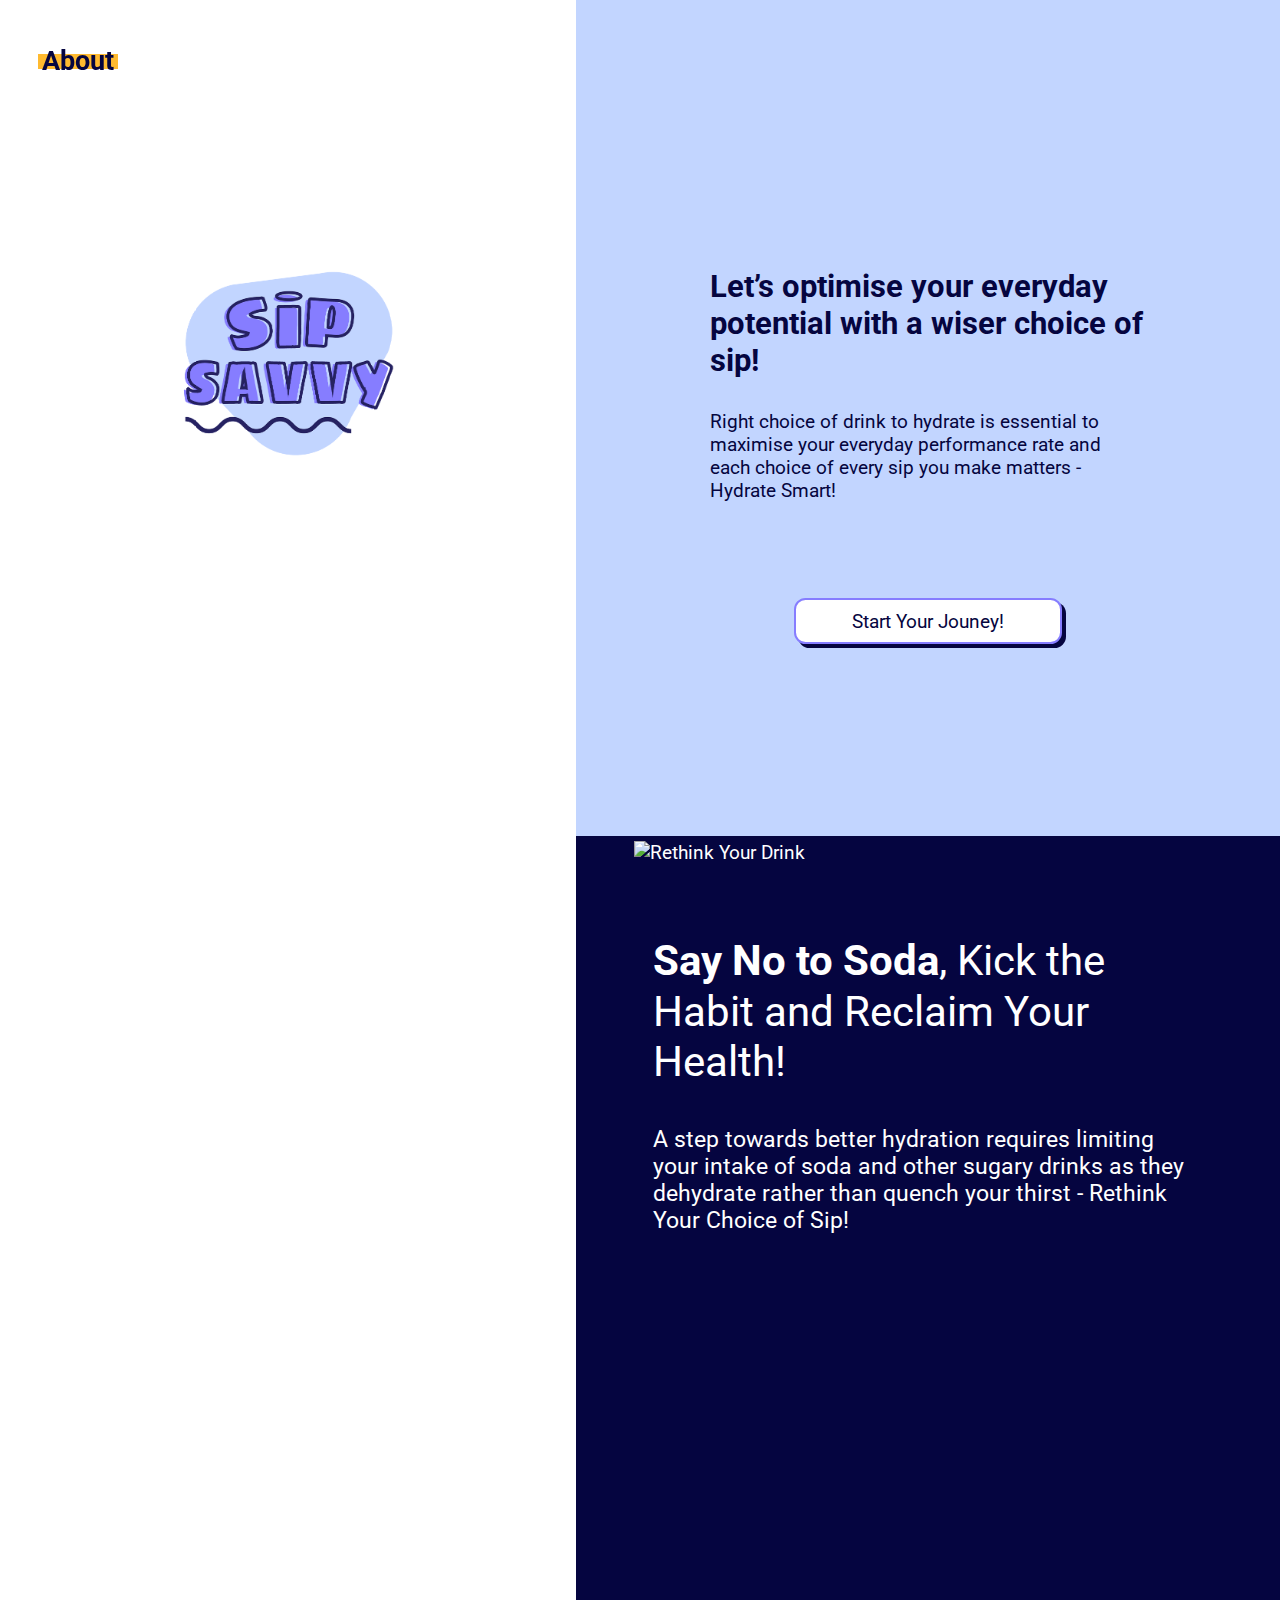
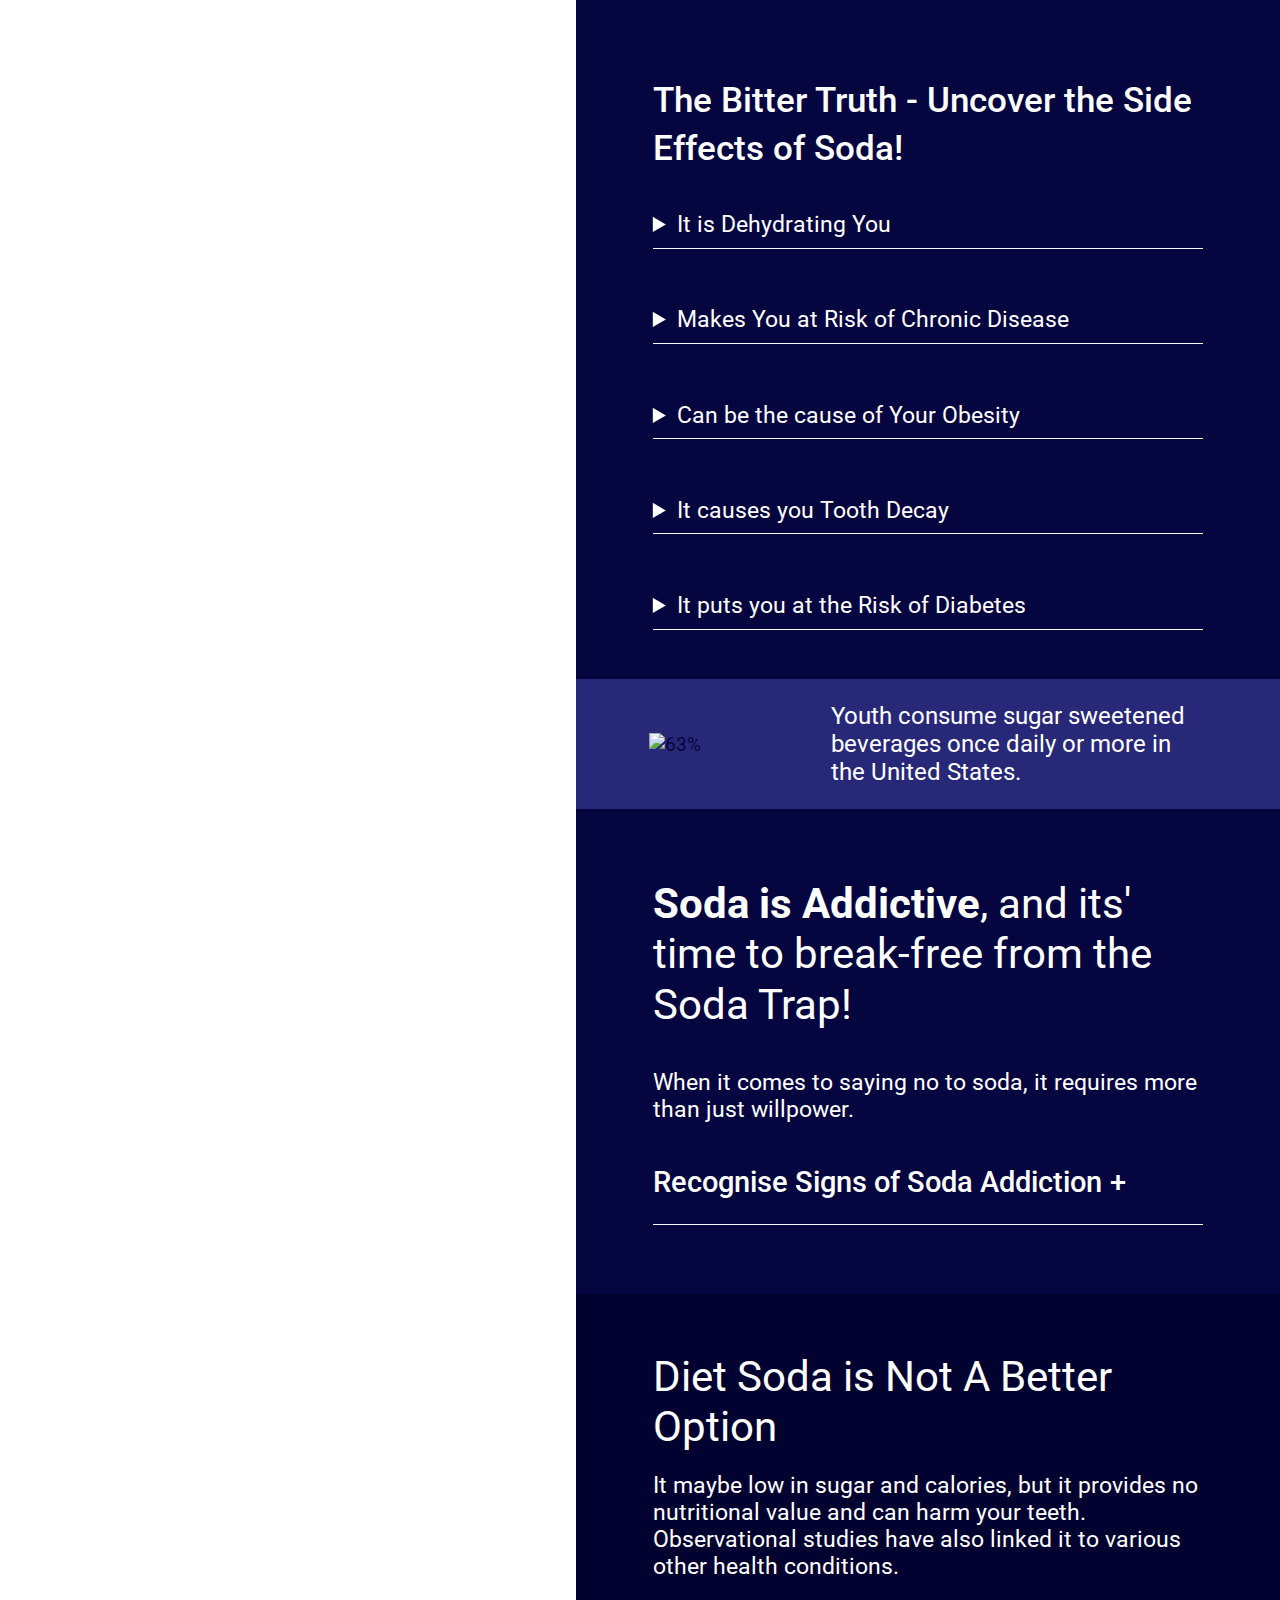
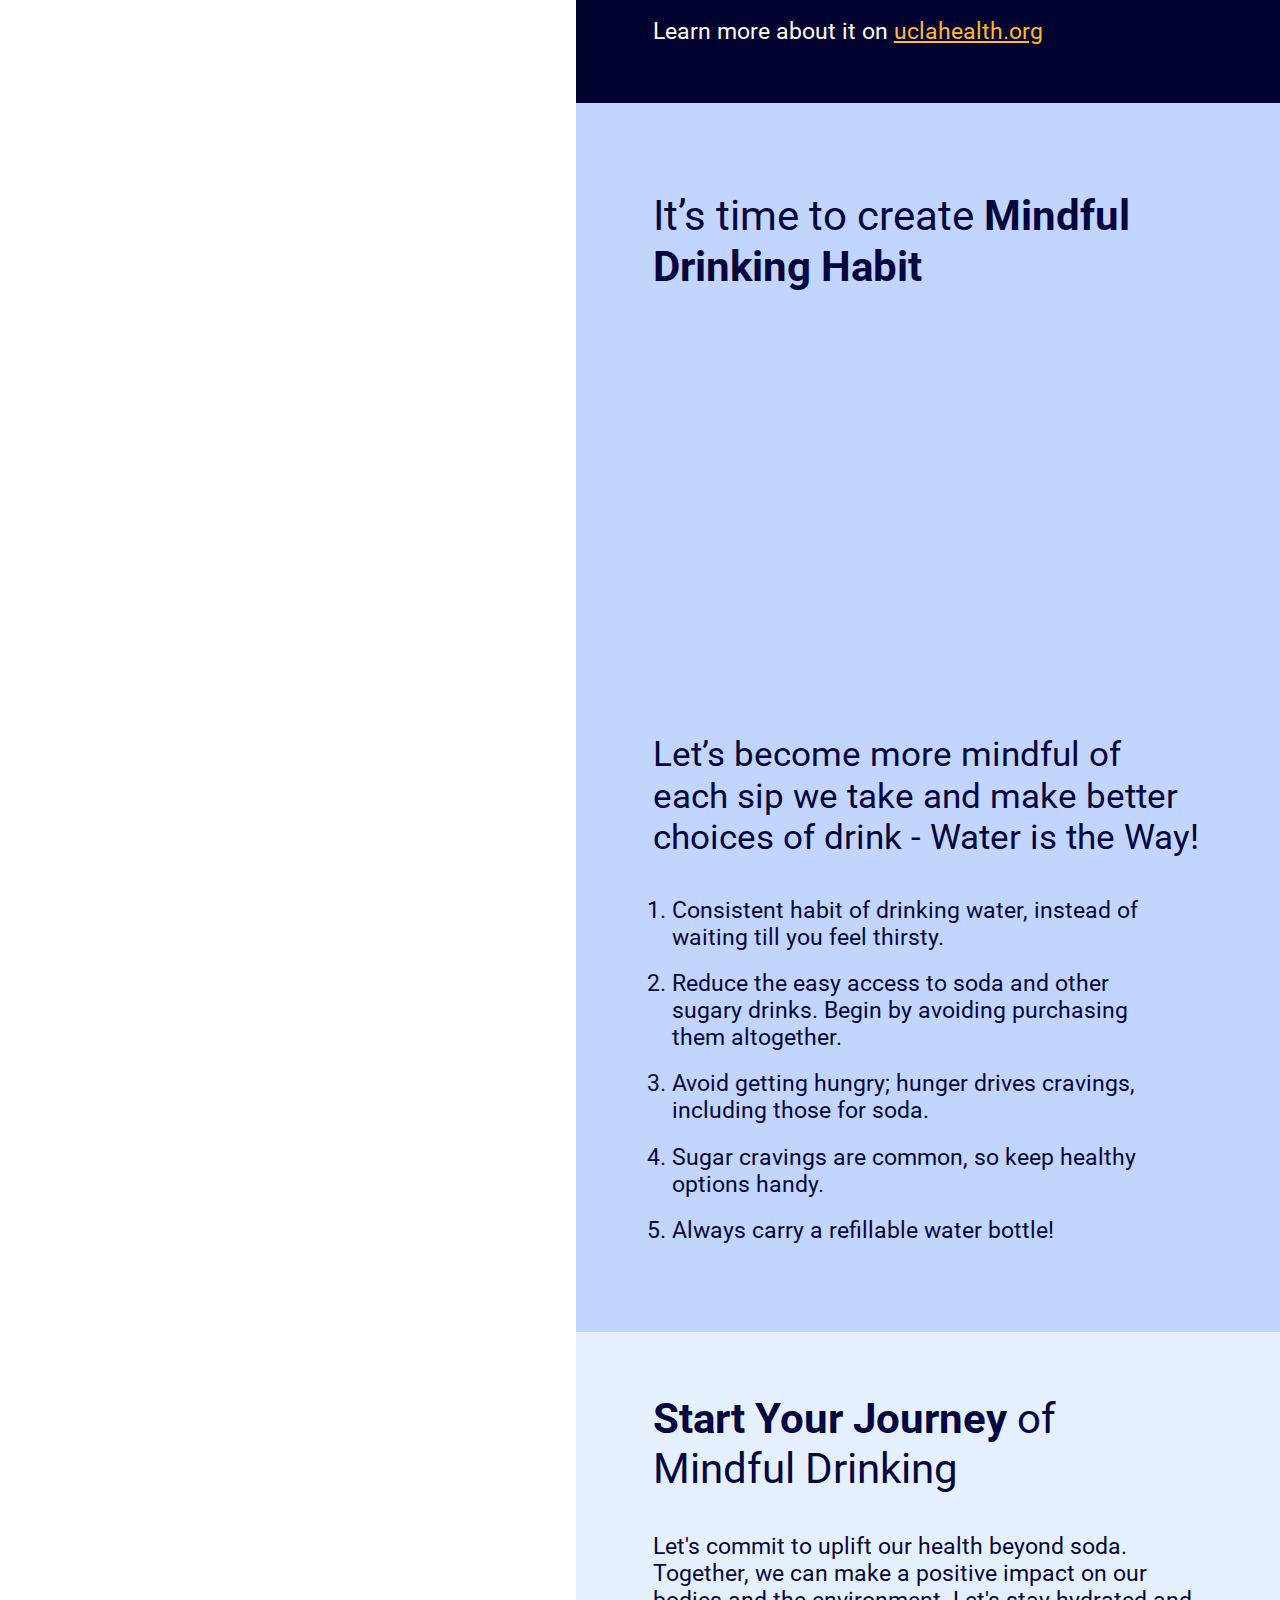
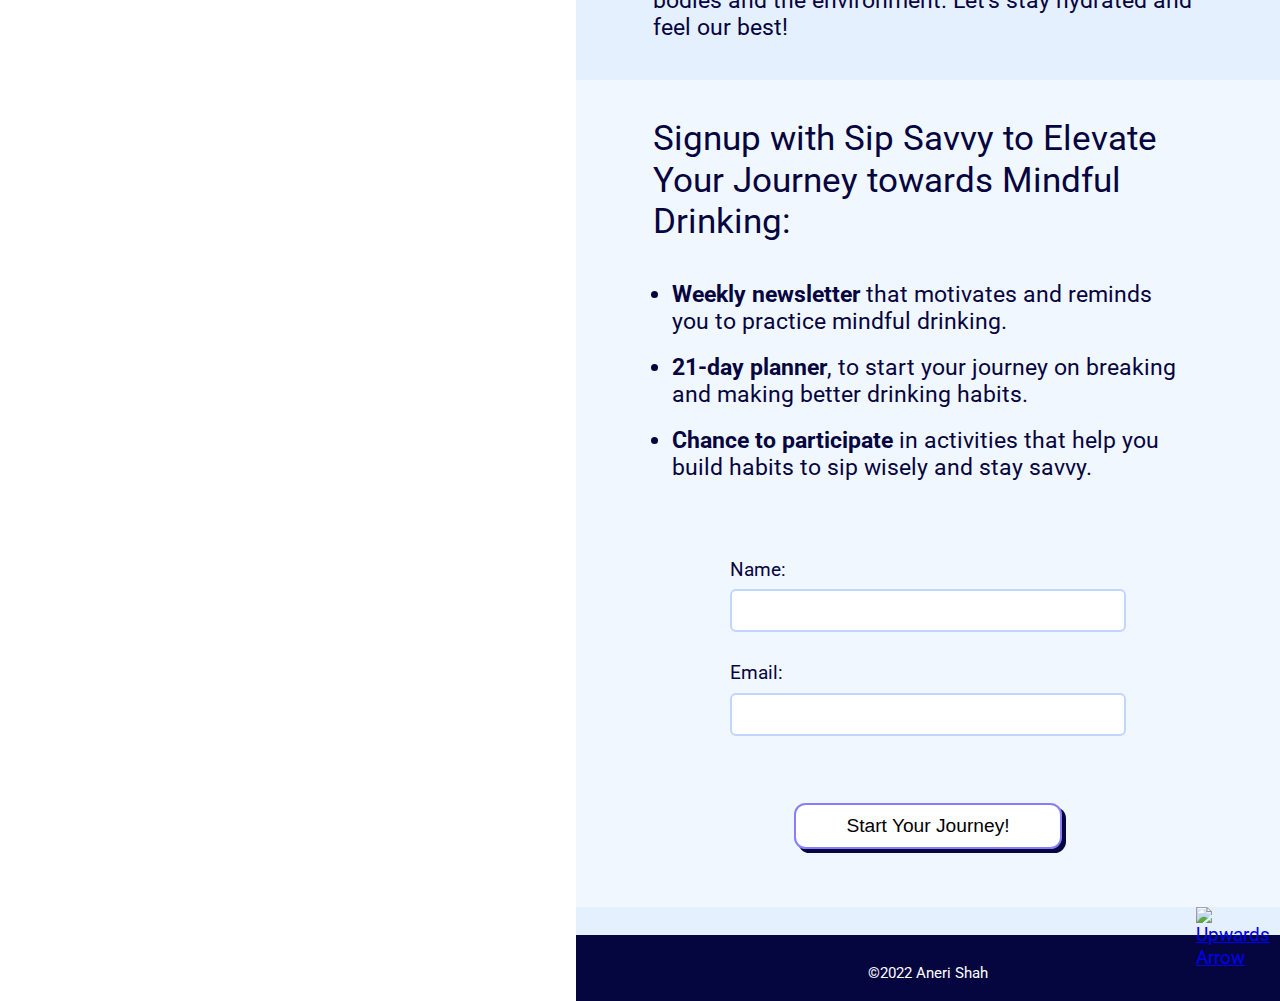
==== docs/index.html @ 529a9ea6 "20/9 - 2" ====
<!DOCTYPE html>
<html lang="en">
 <head>
     <meta charset="utf-8">
     <title> home - Sip Savvy </title>
     <meta name="author" content="Aneri Shah">
     <meta name="keywords" content="Side Effects of Soda, Soda, Sugary Drinks, Healthy Drink Choice, Lifestyle Habit, Sip Wisely, Mindful Drinking">
     <meta name="description" content="Rethink your choice of Drink, Sip Savvy is here to help you build mindful hydration habits">
     <meta name="viewport" content="widtth=device-width, initial-scale=1.0">
     <link rel="preconnect" href="https://fonts.googleapis.com"> 
     <link rel="preconnect" href="https://fonts.gstatic.com" crossorigin> 
     <link rel="preconnect" href="https://fonts.googleapis.com"> 
     <link rel="preconnect" href="https://fonts.gstatic.com" crossorigin> 
     <link href="https://fonts.googleapis.com/css2?family=Roboto:ital,wght@0,300;0,400;0,500;0,700;0,900;1,900&display=swap" rel="stylesheet">
     <link rel="stylesheet" href="styles.css"> 
     <script src="js.js"></script>
 </head>

 <body>

    <header>
        <div class="topbar">
          <a href="#main" aria-label="Back to top" class="logomark"><img src="assets/logomark.png" alt="Sip Savvy"></a> 
          <buttons class="popup-abt" onclick="openAbt()">About</button>
          </div> 
    </header>


    <main>

      <article id="main">
        <div class="left">

          <h1><img src="assets/logo-gif.gif" class="logo" alt="Sip Savvy"></h1>

          <img src="assets/stickers.png" class="stickers" alt="Three stickers placed together, emphasising on choosing a better drink over soda">  

        </div>

        <div class="right">

          <section class="hook">
            <h2><b>Let’s optimise your everyday potential with a wiser choice of sip!</b></h2>
            <p>Right choice of drink to hydrate is essential to maximise your everyday performance rate and each choice of every sip you make matters - Hydrate Smart!</p>
            <a href="#form" class="btn"> Start Your Jouney! </a>
          </section>
    
          <section class="first">

            <img src="assets/rethink drink.svg" class="rethink" alt="Rethink Your Drink"> 
  
            <h2><b>Say No to Soda</b>, Kick the Habit and Reclaim Your Health!</h2>
            <p>A step towards better hydration requires limiting your intake of soda and other sugary drinks as they dehydrate rather than quench your thirst - Rethink Your Choice of Sip!</p>
            <div class="video">
              <iframe src="https://www.youtube.com/embed/YEWkzfLmgyc?si=3IVhPrmLBdNnPhB2" title="YouTube video player" frameborder="0" allow="accelerometer; autoplay; clipboard-write; encrypted-media; gyroscope; picture-in-picture; web-share" allowfullscreen="" width="100%" height="100%"></iframe>
            </div>
            
            <h3>The Bitter Truth - Uncover the Side Effects of Soda!</h3>
            <ol>
              <li>
                <details>
                  <summary>It is Dehydrating You</summary>
                  <p> Despite being a beverage, soda can actually contribute to dehydration. The caffeine and sugar content in some sodas can have diuretic effects, increasing urine production and potentially leading to fluid loss. </p>
                </details>
              </li>
              <li>
                <details>
                  <summary>Makes You at Risk of Chronic Disease</summary>
                  <p> Soda consumption has been linked to an increased risk of various chronic diseases, including metabolic syndrome, non-alcoholic fatty liver disease, and certain types of cancer. The high sugar content and empty calories in soda can contribute to these health conditions over time.</p>
                </details>
                </li>
                <li>
                 <details>
                    <summary>Can be the cause of Your Obesity</summary>
                    <p>Soda is high in added sugars and calories, which can contribute to weight gain and obesity. Regular consumption of sugary beverages can lead to an increased calorie intake without providing significant nutritional value. </p>
                 </details>
                </li>
                <li>
                 <details>
                    <summary>It causes you Tooth Decay</summary>
                    <p>The high sugar content in soda can promote tooth decay and cavities. Bacteria in the mouth feed on the sugars, producing acids that erode tooth enamel, leading to tooth decay and oral health problems.</p>
                    </details>
                </li>
                <li>
                  <details>
                    <summary>It puts you at the Risk of Diabetes</summary>
                    <p>Regular consumption of soda has been linked to an increased risk of developing type 2 diabetes. The excessive intake of added sugars can contribute to insulin resistance, impairing the body's ability to regulate blood sugar levels.</p>
                  </details>
                </li>
             </ol> 
          </section>
    
          <section class="stats">
            <img src="assets/percent.svg" class="percent" alt="63%">
            <p>Youth consume sugar sweetened beverages once daily or more in the United States.</p>
          </section>
    
          <section class="second">
            <h2><b>Soda is Addictive</b>, and its' time to break-free from the Soda Trap!</h2>
            <p>When it comes to saying no to soda, it requires more than just willpower.</p>
            <details class="custom-d">
              <summary class="custom-s">Recognise Signs of Soda Addiction</summary>
              <label class="container"> Strong and challenging cravings for soda.
                <input type="checkbox" checked="checked">
                <span class="checkmark"></span>
              </label>
              <label class="container"> Need to consume more quantity, to achieve the same level of satisfaction.
                <input type="checkbox" checked="checked">
                <span class="checkmark"></span>
              </label>
              <label class="container"> Feeling quenched only by consuming soda.
                <input type="checkbox" checked="checked">
                <span class="checkmark"></span>
              </label>
              <label class="container"> Hiding your soda consummation habit.
                <input type="checkbox" checked="checked">
                <span class="checkmark"></span>
              </label>
              <label class="container"> Suffering from physical health issues like tooth decay and weight gain.
                <input type="checkbox" checked="checked">
                <span class="checkmark"></span>
              </label>
              <label class="container"> Having withdrawal symptoms when unable to have soda.
                <input type="checkbox" checked="checked">
                <span class="checkmark"></span>
              </label>
            </details>
          </section>
  
          <section class="diet">
            <h2>Diet Soda is Not A Better Option</h2>
            <p>It maybe low in sugar and calories, but it provides no nutritional value and can harm your teeth. Observational studies have also linked it to various other health conditions.</p>
            <p>Learn more about it on <a href="https://www.uclahealth.org/news/observational-studies-shed-light-on-diet-soda-consumption#:~:text=These%20include%20weight%20gain%2C%20disruptions,were%20identified%20in%20the%20research." class="lk">uclahealth.org</a></p>
          </section>
    
          <section class="third">
            <h2>It’s time to create <b>Mindful Drinking Habit</b></h2>

            <div class="video">
              <iframe src="https://www.youtube.com/embed/0u4x84MtVJM?si=gp-SWDoIsZbnDQsu" title="YouTube video player" frameborder="0" allow="accelerometer; autoplay; clipboard-write; encrypted-media; gyroscope; picture-in-picture; web-share" allowfullscreen="" height="100%" width="100%"></iframe>
            </div>

            <h3>Let’s become more mindful of each sip we take and make better choices of drink - Water is the Way!</h3>
            <ol>
              <li>Consistent habit of drinking water, instead of waiting till you feel thirsty.</li>
              <li>Reduce the easy access to soda and other sugary drinks. Begin by avoiding purchasing them altogether.</li>
              <li>Avoid getting hungry; hunger drives cravings, including those for soda.</li>
              <li>Sugar cravings are common, so keep healthy options handy.</li>
              <li>Always carry a refillable water bottle!</li>
            </ol>
          </section>
  
          <img src="assets/stickers.png" class="stickers2" alt="Three stickers placed together, emphasising on choosing a better drink over soda">
    
    
          <section class="final">
           <h2><b>Start Your Journey</b> of Mindful Drinking</h2>
           <p>Let's commit to uplift our health beyond soda. Together, we can make a positive impact on our bodies and the environment. Let's stay hydrated and feel our best!</p>
           <div>
             <h3>Signup with Sip Savvy to Elevate Your Journey towards Mindful Drinking:</h3>
             <ul>
                <li><b>Weekly newsletter</b> that motivates and reminds you to practice mindful drinking.</li>
                <li><b>21-day planner</b>, to start your journey on breaking and making better drinking habits.</li>
                <li><b>Chance to participate</b> in activities that help you build habits to sip wisely and stay savvy.</li>
              </ul>
              <section id="form">
                <form action="process_form.php" method="POST">
                  <div class="form">
                    <label for="name">Name:</label>
                    <input type="text" id="name" name="name" required>
                  </div>
                  <div class="form">
                    <label for="email">Email:</label>
                    <input type="email" id="email" name="email" required>
                  </div>
                  <input type="submit" value="Start Your Journey!">
                </form>
              </section>
            </section>
  
        </article>

      </div>

      <article id="abt">
        <div class="popup-box">
          <h2>About Us</h2>
          <p>Welcome to Sip Savvy, your online destination for embracing healthier hydration habits, with a special focus on combatting the widespread soda culture among young adults. Our mission is to shed light on the detrimental effects of sodas while encouraging mindful drinking choices.<br><br>
             Whether you're striving to quit soda or embrace mindful drinking, 'Sip Savvy' is here to provide unwavering support and motivation. We offer email subscription, to provide extended guidance and personalised assistance in building healthier habits.<br><br>
             <b>Join us as we embark on this aware and positive habit building journey together. <br> Let's prioritise hydration, make mindful decisions, and embrace a healthier way of life.</b>
          </p>
          <button aria-label="Close" class="closebtn" onclick="closeAbt()">&times;</button>
        </div>
      </article> 

      <footer>
        <div class="btt">
           <a href="#main" aria-label="Back to Top"><img src="assets/backtotop.png" alt="Upwards Arrow"></a> 
        </div>

        <div class="credits">
          <p>©2022 Aneri Shah</p>
        </div>
       </footer>
      
    </main>

 </body>
</html>
---- docs/styles.css ----
*{
    margin: 0;
    padding: 0;
    box-sizing: border-box;
}
/*general layout style*/
main{
    max-width: 40rem;
    margin: 0 auto;
    background-color: rgb(255, 255, 255);
    position: relative;
}

/* general image styling*/
img{
    width: 100%;
    margin: 0rem;
    padding: 0rem;
}

/* general type style ------------------------ */
html{
    font-size: 1rem;
    font-family: 'Roboto', Arial, Helvetica, sans-serif;
    font-weight: 400;
    font-style: normal;
    /*line-height: 1.4em;*/
    text-align: left;
    color: #050540;
}

h2{
    font-size: 2rem;
    font-weight: 400;
    line-height: 120%;

    padding: 1.6rem;
}
h3{
    font-size: 1.5rem;
    font-weight: 500;
    line-height: 120%;
    
    padding: 1.6rem;
}

p{
    font-size: 1rem;
    line-height: normal;

    padding: 0rem 1.6rem 0rem 1.6rem;
}


/* header styling ------------------------------------------------------------------------ */
header{
    position: fixed;
    z-index: 2;
    top: 0;
    background-color: rgba(255, 255, 255, 0.95);
    width: 100%;
}

.topbar{
    /*width: 50%;*/
    margin: 0 auto;
    padding: 1rem 1.6rem 1rem 1.6rem;

    list-style-type: none;
    display: flex;
    flex-direction: row;
    flex-wrap: wrap;
    justify-content: space-between;
    align-items: center;

    font-weight: bold;
    
}

.logomark{
    width: 14%;
}
.logomark:hover{
    width: 15%;
}
.logomark:focus{
    border: #020230;
}

.popup-abt{
    background: var(--yellow, #FFBA30);
    font-size: 1.2rem;

    display: inline-flex;
    height: 0.8rem;
    padding: 0rem 0.1875rem;
    justify-content: center;
    align-items: center;
    flex-shrink: 0;

    transition: all ease-out 0.5s;
    cursor: pointer; 
}
.popup-abt:hover{
    background-color: white;
}
.popup-abt:focus{
    background-color: white;
    text-decoration: underline;
}

#abt{
    position: fixed;
    top: -200rem; 
    z-index: 2; 

    background:rgba(0,0,0,0.86);
}

.popup-box {
    background:#FFBA30;
    text-align:left;
    margin: 4rem 2rem 9rem 2rem;
    padding: 1rem 1rem 2rem 1rem;

    box-shadow:0px 2px 16px rgba(0,0,0,0.5);
    border-radius:2rem;
}

.popup-box h2{
    padding: 1rem;
}
.popup-box p{
    padding-right: 1rem;
    padding-left: 1rem;
}

.closebtn {
    display:inline-block;
    position:absolute;
    top:20px;
    right:10px;
    padding: 0rem 0.5rem 0.25rem 0.5rem;

    font-size: 1.5rem;
    text-decoration:none;
    color:#050540;
    background-color: #FFBA30;
    box-shadow:0px 2px 16px rgba(0,0,0,0.5);
    border-radius: 5rem;
    border: none;

    cursor: pointer;   
}
.closebtn:hover{
    background-color:#c98909;
    color: #F1F7FF;
}
.closebtn:focus{
    background-color:#c98909;
    color: #F1F7FF;
    border: #F1F7FF;
}



.logo{
    margin-top: 3rem;
    padding: 2rem 2rem 5rem 2rem;
}


.stickers{
    position: fixed;
    top: 25rem;
    bottom: 120%;
    z-index: 0;
}

/* hook section styling ---------------------------------------------------- */

.hook{
    border-radius: 2rem 2rem 0rem 0rem;
    background: #C2D5FF;

    position: relative;
    padding: 1.5rem 0rem 1.5rem 0rem;
    margin-top: 2rem;
}

/* styling link as button*/

a.btn:link{
    border-radius: 0.6rem;
    border: 2px solid var(--logo-main, #867DFF);
    background: #FFF; 
    box-shadow: 4px 4px 0px 0px #050540; 

    color: #050540;
    font-weight: normal;
    text-align: center;
    text-decoration: none;

    padding: 0.5rem 2rem 0.5rem 2rem;
    margin: 2.6rem auto 1.6rem auto;
    max-width: 14rem;
    display: block;

    cursor: pointer; 
}

a.btn:visited{
    color: #282878;
    border: 0.5px solid var(--logo-main, #867DFF);
    box-shadow: none;
}
a.btn:hover{
    box-shadow: 2px 2px 3px 0px rgba(0, 0, 0, 0.25) inset;
}
a.btn:focus{
    outline: none;
    background-color: #867DFF;
}
a.btn:active{
    box-shadow: none;
    text-decoration: underline;
}


/* styling first section ------------------------------------------------ */

.first{
    color: var(--white, #FFF);
    background: #050540;

    padding: 0rem 0rem 1.6rem 0rem;
    position: relative;
}

/* styling an img */
.rethink{
    margin-top: -1rem;
    margin-bottom: -0.5rem;
    overflow: auto;
} 

.first h2{
    padding-top: 2.5rem;
}
.first p{
    margin-bottom: 2rem;
}

/*styling video ----- */
.video{
    width: 100%;
    height: 13rem;
    margin: 1rem auto;
}

.first h3 {
    padding-bottom: 0rem;
    line-height: 140%;
}

/* drop down styling */
.first details > summary{
    cursor: pointer;
    border-bottom: 0.5px solid #ffffff;

    margin: 1.6rem;
    padding: 0rem 0rem 0.5rem 0rem;
}
.first details > summary:hover{
    background-color: #282878;
    transition: transform 0.2s ease;
}
.first details > summary:focus{
    font-style: bold;
} 

/* stats info styling */
.stats{
    display: inline-flex;
    padding: 1.2rem  1.6rem 1.2rem 1.4rem;
    align-items: center;
    gap: 2rem;

    position: relative;
    background: #282878;
}
.stats p{
    color: #FFF;
    font-size: 1.25rem;
    padding: 0rem;

}

/* styling second section ----------------------------------------------------------- */

.second{
    color: var(--white, #FFF);
    background: #050540;

    position: relative;
    padding: 1.6rem 0rem 1.6rem 0rem;
}

/* summary within class styling   */

.second details{
    padding: 1.6rem;
}

.second summary{
    font-size: 1.5rem;
    font-weight: 500;
    line-height: 150%;

    cursor: pointer;
    border-bottom: 0.5px solid #ffffff;
    padding-bottom: 1rem;
}

.second details > summary:hover{
    font-style: normal;
    color: #FFDA90;
}
.second details > summary:focus{
    border-bottom: none;
} 

.second summary::marker{ display:none; 
} 
.second summary{ 
    list-style: none
}

.custom-s::after {
    content: "\002B"; 
    display: inline-block;
    margin-top: -5rem;
    margin-left: 8px;
    transform: rotate(0deg);
    transition: transform 0.2s ease;
}
.custom-d[open] .custom-s::after {
    transform: rotate(45deg);
}

/* styling checkbox */

.container {
    display: block;
    position: relative;
    cursor: pointer;
    padding-left: 1.6rem;
    margin-top: 1rem;

    -webkit-user-select: none;
    -moz-user-select: none;
    -ms-user-select: none;
    user-select: none;
}
.container input {
    position: absolute;
    opacity: 0;
    cursor: pointer;
    height: 0;
    width: 0;
}
.checkmark {
    position: absolute;
    top: 0;
    left: 0;
    height: 16px;
    width: 16px;
    background-color: #ffffff;
}
.container:hover input ~ .checkmark {
    background-color: #FFDA90;
}
.container input:checked ~ .checkmark {
    background-color: #FFBA30;
    border: #F1F7FF;
}
.checkmark:after {
    content: "";
    position: absolute;
    display: none;
}
.container input:checked ~ .checkmark:after {
    display: block;
}
.container .checkmark:after {
    left: 4px;
    top: -1px;
    width: 5px;
    height: 12px;
    border: solid #050540;
    border-width: 0 3px 3px 0;
    -webkit-transform: rotate(45deg);
    -ms-transform: rotate(45deg);
    transform: rotate(45deg);
}

label {
    margin-bottom: 8px;
    cursor: pointer;
  }

/* styling third section ------------------------------------------ */
.third{
    border-radius: 0rem 0rem 2rem 2rem;

    background: #C2D5FF;
    padding: 1.6rem 0rem 1.6rem 0rem;
    position: relative;
    z-index: 1;
}
.third h3{
    font-weight: 400;
} 
.third ol{
    padding: 0rem 1.6rem;
}
.third li{
    text-align: left;
    list-style-position: outside;
    list-style-type: decimal;
    margin-top: 0rem;
    margin-bottom: 1rem;
    margin-left: 1rem;
    margin-right: 1rem;
}

.stickers2{
    margin-top: -3rem;
    margin-bottom: -0.5rem;
    background-color: #FFF;
    position: relative;
    z-index: 0;
}


/*styling diet soda sec*/
.diet{
    background: #020230;
    color: #ffffff;
    position: relative;
    padding: 1rem 0rem 2rem 0rem;
}
.diet p{
    padding-bottom: 1rem;
}
.lk:link{
    color: #FFBA30;
}
.lk:visited{
    color: #cbdbfd;
}
.lk:hover{
    text-decoration: none;
    color: #FFDA90;
}
.lk:focus{
    color: #ffffff;
    font-weight: bold;
}
.lk:active{
    color: #FFBA30;
    text-decoration: none;
    font-style: italic;
}


/* styling final section -------------- */

.final{
    background-color: #FFF;
    position: relative;
}

.final p{
    margin-bottom: 2rem;
}
.final div{
    margin-top: 1rem;
    background-color: #F1F7FF;
}

.final h3{
    padding-top: 2rem;
    font-weight: 400;
}

.final ul{
    padding: 0rem 1.6rem;
}
.final li{
    text-align: left;
    list-style-position: outside;
    margin-top: 0rem;
    margin-bottom: 1rem;
    margin-left: 1rem;
    margin-right: 1rem;
}

/* styling form and labels */
form {
    margin: 0 auto;
    
    display: flex;
    flex-direction: column;
    flex-wrap: wrap;
    justify-content: space-evenly;
    align-items: center;
}

.form {
    display: inline-flex;
    flex-direction: column;
    align-items: flex-start;
    gap: 0.5px;
    width: 100%;
    padding: 0rem 1.6rem 0rem 1.6rem;

    font-style: bold;
}

input[type="text"],
input[type="email"] {
  width: 100%;
  padding: 12px;
  margin-bottom: 0.5rem;
  border: 2px solid #C2D5FF;
  border-radius: 6px;
}

input[type="submit"] {
    border-radius: 0.6rem;
    border: 2px solid var(--logo-main, #867DFF);
    background: #FFF; 
    box-shadow: 4px 4px 0px 0px #050540; 

    width: 14rem;
    padding: 10px;
    margin: 3rem;

    cursor: pointer;
}
input[type="submit"]:visited {
    color: #282878;
    border: 0.5px solid var(--logo-main, #867DFF);
    box-shadow: none;
}
input[type="submit"]:hover {
    box-shadow: 2px 2px 3px 0px rgba(0, 0, 0, 0.25) inset;
}
input[type="submit"]:focus {
    outline: none;
    background-color: #867DFF;
}
input[type="submit"]:active {
    box-shadow: none;
    text-decoration: underline;
}

/* footer --------------------------- */
footer{
    position: relative;
    background-color: #F1F7FF;

    display: inline-flex;
    flex-direction: column;
    align-items: center;
    width: 100%;
}
.btt{
    width: 100%;
    height: 1.5rem;

    display: flex;
    flex-direction: column;
    align-items: flex-end;
    padding-right: 1rem;
}

.btt a:link{
    width: 12%;
    flex-shrink: 0;
    z-index: 2;
}
.btt a:link:hover{
    filter: drop-shadow(0px 3px 0px #E35650);
}
.btt a:link:focus{
    border: #020230;
}

.credits{
    padding: 1rem;
    width: 100%;
    z-index: 1;

    text-align: center;
    color: #FFF;
    background-color: #050540;
}

/* media query - ipad screen --------------------------- -------------------------------
-------------     --------------------------------------------------------------------
------------------------------------------------       --------------------------------------------- */

@media screen and (min-width: 40rem) {


  header, main, footer{
    max-width: 90rem;
  }

  html{
    font-size: 1.2rem;
    line-height: normal;
 }

 h2, h3 {
    padding: 4rem 4rem 1rem 4rem;
 }
 h2{
    font-size: 2.2rem;
 }
 h3{
    font-size: 1.8rem;
 }
 p{
    font-size: 1.2rem;
    padding: 1rem 4rem;
 }
 li{
    font-size: 1.2rem;
 }

 /* header fixing ------------ */
 
 .topbar{
    padding-left: 2rem;
    padding-right: 2rem;
 }
 .logomark{
    width: 9%;
  }
  .popup-box{
    margin: 4rem 6rem 8rem 6rem;
  }
  .popup-abt{
    font-size: 1.4rem;
  }

  .logo{
    padding: 6rem;
  }
  
  .stickers{
    width: 0%;
  }

  /* different section fixing --------------- */
  .hook{
    border-radius: 4rem 4rem 0rem 0rem;
    margin-top: 0rem;
    padding: 2rem 0rem 2rem 0rem;
  }

  .first h2{
    padding-top: 4rem;
  }

  .video {
    width: 100%;
    height: 20rem;
    margin: 1rem auto;
    padding: 0rem 4rem;
  }

  .first details > summary{
    margin-right: 4rem;
    margin-left: 4rem;
  }

  .stats img{
    width: 45%;
  }

  .stats{
    padding: 2rem 4rem 2rem 3rem;
    gap: 3.5rem;
  }
  .second details {
    padding-left: 4rem;
    padding-right: 4rem;
  }

  .third h2{
    padding-top: 3rem;
    padding-bottom: 2rem;
  }
  .third ol{
    padding: 2rem 4rem;
  }

  .stickers2{
    margin-top: -5rem;
  }

  .final ul{
    padding: 1rem 4rem;
  }
  .form{
    padding: 1rem 4rem;
  }
  input[type="submit"] {
    font-size: 1rem;
    width: 14rem;
  }
  .btt img{
    width: 55%;
  }
  .btt{
    padding-right: 0rem;
  }
  .credits p{
    padding: 0.5rem 0rem 0rem 0rem;
    font-size: 0.8rem;
  }

  


}


/* media query - desktop screen --------------------------- -------------------------------
-------------     --------------------------------------------------------------------
------------------------------------------------       --------------------------------------------- */

@media screen and (min-width: 70rem) {


    header, main, footer{
      max-width: 90rem;
    }
  
    html{
      font-size: 1.2rem;
      line-height: normal;
   }
  
   h2, h3, p{
      padding: 2rem 4rem 0rem 4rem;
   }
   h2{
      font-size: 2.2rem;
   }
   h3{
      font-size: 1.8rem;
   }
   p{
      font-size: 1.2rem;
   }
   li{
      font-size: 1.2rem;
   }
  
/*split screen control -------- */

  .left{
    position: fixed;
    width: 45%;
    float: left;
    height: 100%;
    z-index: 1
  }

  .right{
    position: relative;
    width: 55%;
    float: right;
    height: 100%;
  }

  /* fixing header ------------------------- */
  header{
    width: 45%;
    float: left;
  }
  .topbar{
    justify-content: flex-start;
    padding: 2rem;
  }
  .logomark{
    width: 0%;
    visibility: hidden;
  }

  .popup-abt{
    font-size: 1.4rem;
  }

  #abt{
    width: 45%;
    float: right;
    height: 100%;
  }

  .popup-box{
    margin: 4rem 2rem 3rem 2rem;
  }
  .popup-box p{
    padding-top: 0rem;
  }

  .closebtn{
    top: 25px;
    right: 15px;
  }

  .logo{
    padding: 6rem;
   /* margin-top: 3rem;*/
  }
  
  .stickers{
    width: 45%;
    top: 34rem;
  }

 /* differnt section fixing --------------- */

 .hook{
    border-radius: 0rem;
    margin-top: 0rem;
    padding: 12rem 3rem 6rem 3rem;
 }
 .hook h2{
    font-size: 1.6rem;
 }
 .hook p{
    font-size: 1rem;
    padding-top: 1.6rem;
 }
 a.btn:link{
    margin: 5rem auto 4rem auto;
 }

 .first h2 {
    padding-top: 4rem;
    padding-bottom: 1rem;
 }

 .rethink{
    padding: 0rem 3rem;
 }
 .video{
    padding: 0rem 4rem;
    width: 100%;
    height: 18rem;
 }

.first details > summary{
    margin: 2rem 4rem 1rem 4rem;
}
.first p{
    padding-top: 1rem;
}

.stats img{
    width: 50%;
}
.stats{
    padding: 1.2rem 4rem 1.2rem 3.8rem;
    margin: 0rem auto;
}

.second details{
    padding: 2rem 4rem;
}
.second summary{
    border-bottom: 1px solid #ffffff;
}
.diet p{
    padding-top: 1rem;
}

.third{
    border-radius: 0rem;
}
.third h2{
    padding-bottom: 1rem;
}
.third ol{
    padding: 2rem 4rem;
}
.stickers2{
    visibility: hidden;
    margin-top: -18rem;
}

.final{
    background-color: #e5f0ff;
    margin-top: -2rem;
}
.final h2{
    padding-top: 4rem;
}
.final ul{
    padding: 2rem 4rem;
}

.form{
    padding: 0rem 8rem;
}
input[type="submit"]{
    font-size: 1rem;
}

footer{
    width: 55%;
    float: right;
    background-color: #e5f0ff;
}
.btt img{
    width: 55%;
}
.btt{
    padding-right: 0rem;
}
.credits p{
    padding: 0.5rem 0rem 0rem 0rem;
    font-size: 0.8rem;
}

}


/* media query - wider screen --------------------------- -------------------------------
-------------     --------------------------------------------------------------------
------------------------------------------------       --------------------------------------------- */

@media screen and (min-width: 120rem) {


    /*header, main, footer{
      max-width: 90rem;
    }*/
  
    html{
      font-size: 1.4rem;
      line-height: normal;
   }
  
   h2, h3, p{
      padding: 2rem 6rem 0rem 6rem;
   }
   h2{
      font-size: 2.4rem;
   }
   h3{
      font-size: 2rem;
   }
   p{
      font-size: 1.4rem;
   }
   li{
      font-size: 1.4rem;
   }
  
/*split screen control -------- */

  .left{
    position: fixed;
    width: 40%;
    float: left;
    height: 100%;
    z-index: 1
  }

  .right{
    position: relative;
    width: 60%;
    float: right;
    height: 100%;
  }

  /* fixing header ------------------------- */
  header{
    width: 40%;
    float: left;
  }
  .topbar{
    justify-content: flex-start;
    padding: 3rem;
  }
  .logomark{
    width: 0%;
    visibility: hidden;
  }

  .popup-abt{
    font-size: 1.6rem;
  }

  #abt{
    width: 60%;
    float: left;
    height: 100%;
  }

  .popup-box{
    margin: 5rem 4rem 6rem 5rem;
  }
  .popup-box p{
    padding-top: 0rem;
  }

  .closebtn{
    top: 25px;
    right: 15px;
  }

  .logo{
    padding: 2rem;
  }
  
  .stickers{
    width: 40%;
    top: 45rem;
  }

 /* differnt section fixing --------------- */

 .hook{
    border-radius: 0rem;
    margin-top: 0rem;
    padding: 16rem 6rem 6rem 6rem;
 }
 .hook h2{
    font-size: 1.8rem;
 }
 .hook p{
    font-size: 1.2rem;
    padding-top: 1.8rem;
 }
 a.btn:link{
    margin: 6rem auto 6rem auto;
 }

 .first h2 {
    padding-top: 6rem;
    padding-bottom: 1rem;
 }

 .rethink{
    padding: 0rem 4rem;
 }
 .video{
    padding: 0rem 6rem;
    width: 100%;
    height: 20rem;
 }

.first details > summary{
    margin: 3rem 6rem 1rem 6rem;
}
.first p{
    padding-top: 2rem;
}

.stats img{
    width: 50%;
}
.stats{
    padding: 1.4rem 6rem 1.5rem 5.4rem;
    margin: 0rem auto;
}

.second details{
    padding: 3rem 6rem;
}
.second summary{
    border-bottom: 1.5px solid #ffffff;
}
.diet p{
    padding-top: 2rem;
}

.third{
    border-radius: 0rem;
}
.third h2{
    padding-bottom: 2rem;
}
.third ol{
    padding: 2.5rem 6rem;
}
.stickers2{
    visibility: hidden;
    margin-top: -18rem;
}

.final{
    background-color: #e5f0ff;
    margin-top: -4rem;
}
.final h2{
    padding-top: 6rem;
}
.final ul{
    padding: 2rem 4rem;
}

.form{
    padding: 0rem 10rem;
}
input[type="submit"]{
    font-size: 1rem;
}

footer{
    width: 60%;
    float: right;
    background-color: #e5f0ff;
}
.btt img{
    width: 55%;
}
.btt{
    padding-right: 0rem;
}
.credits p{
    padding: 1rem 0rem 0rem 0rem;
    font-size: 1rem;
}

}
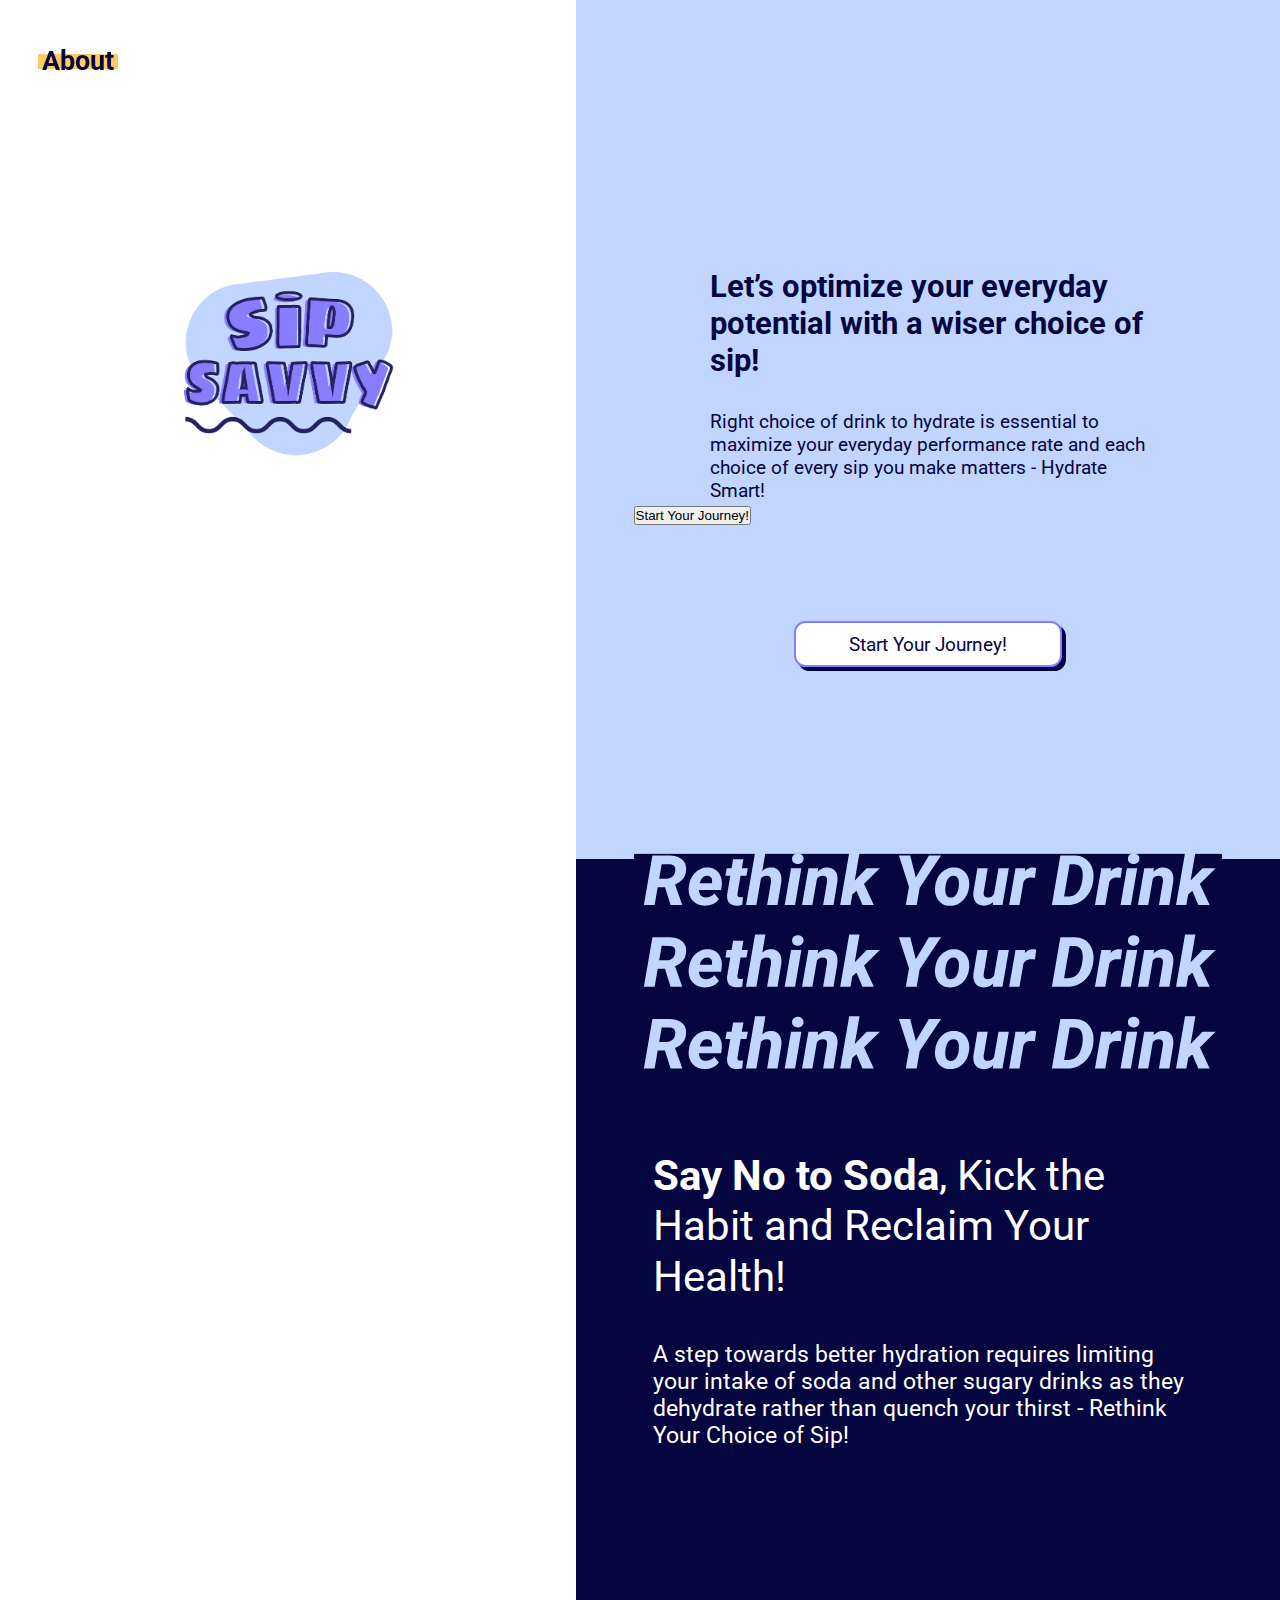
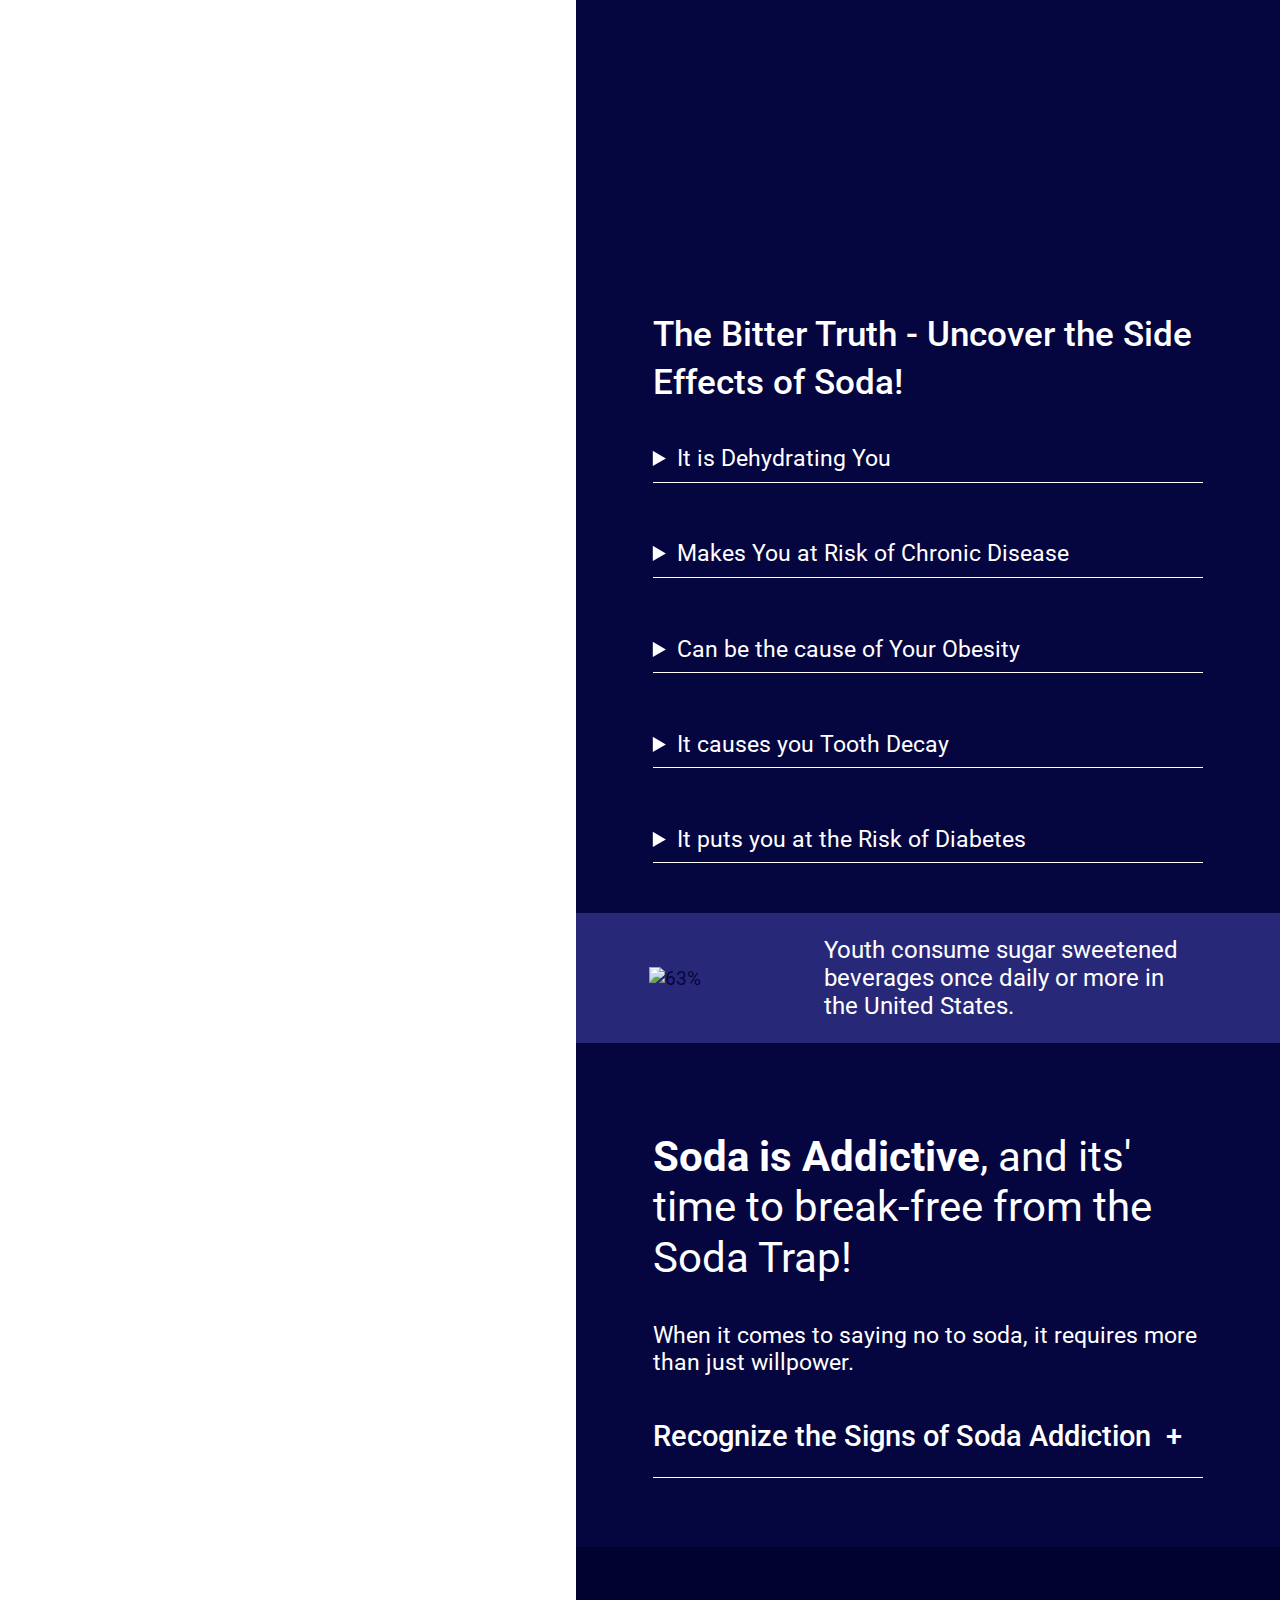
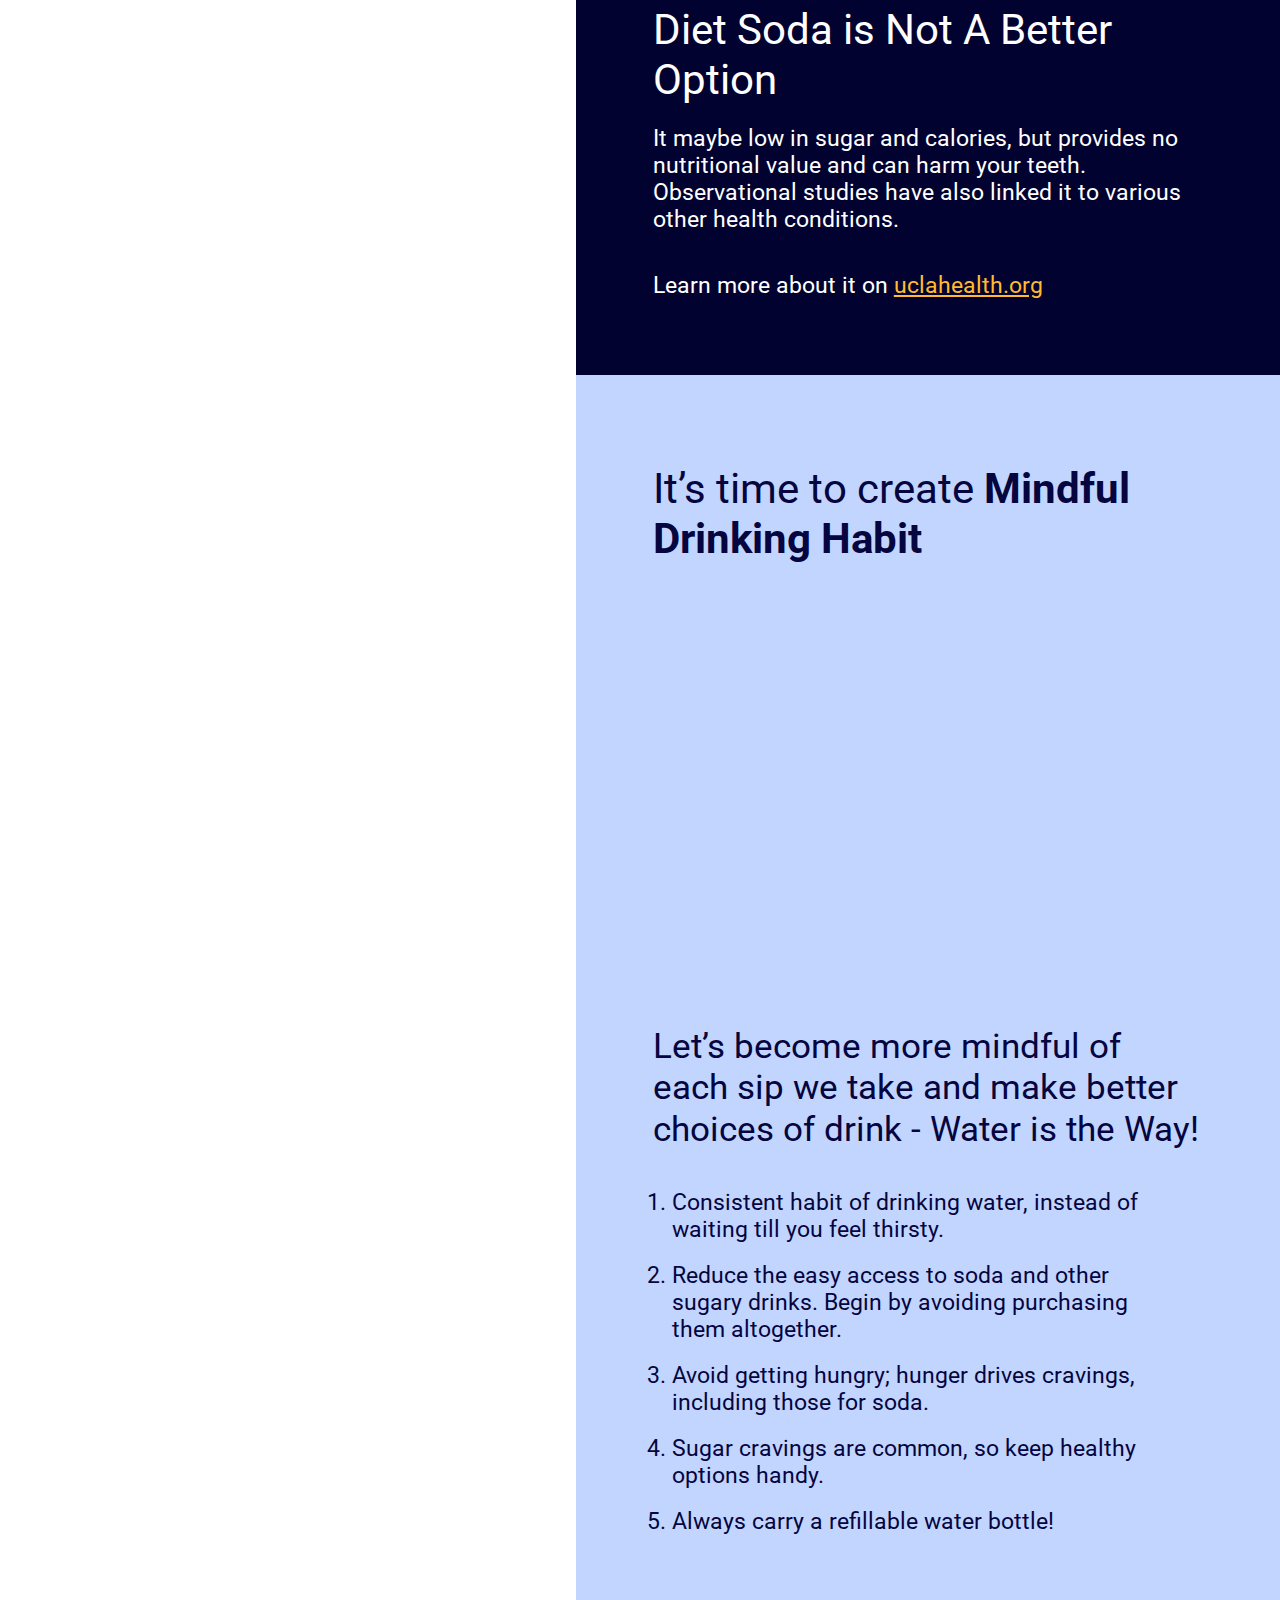
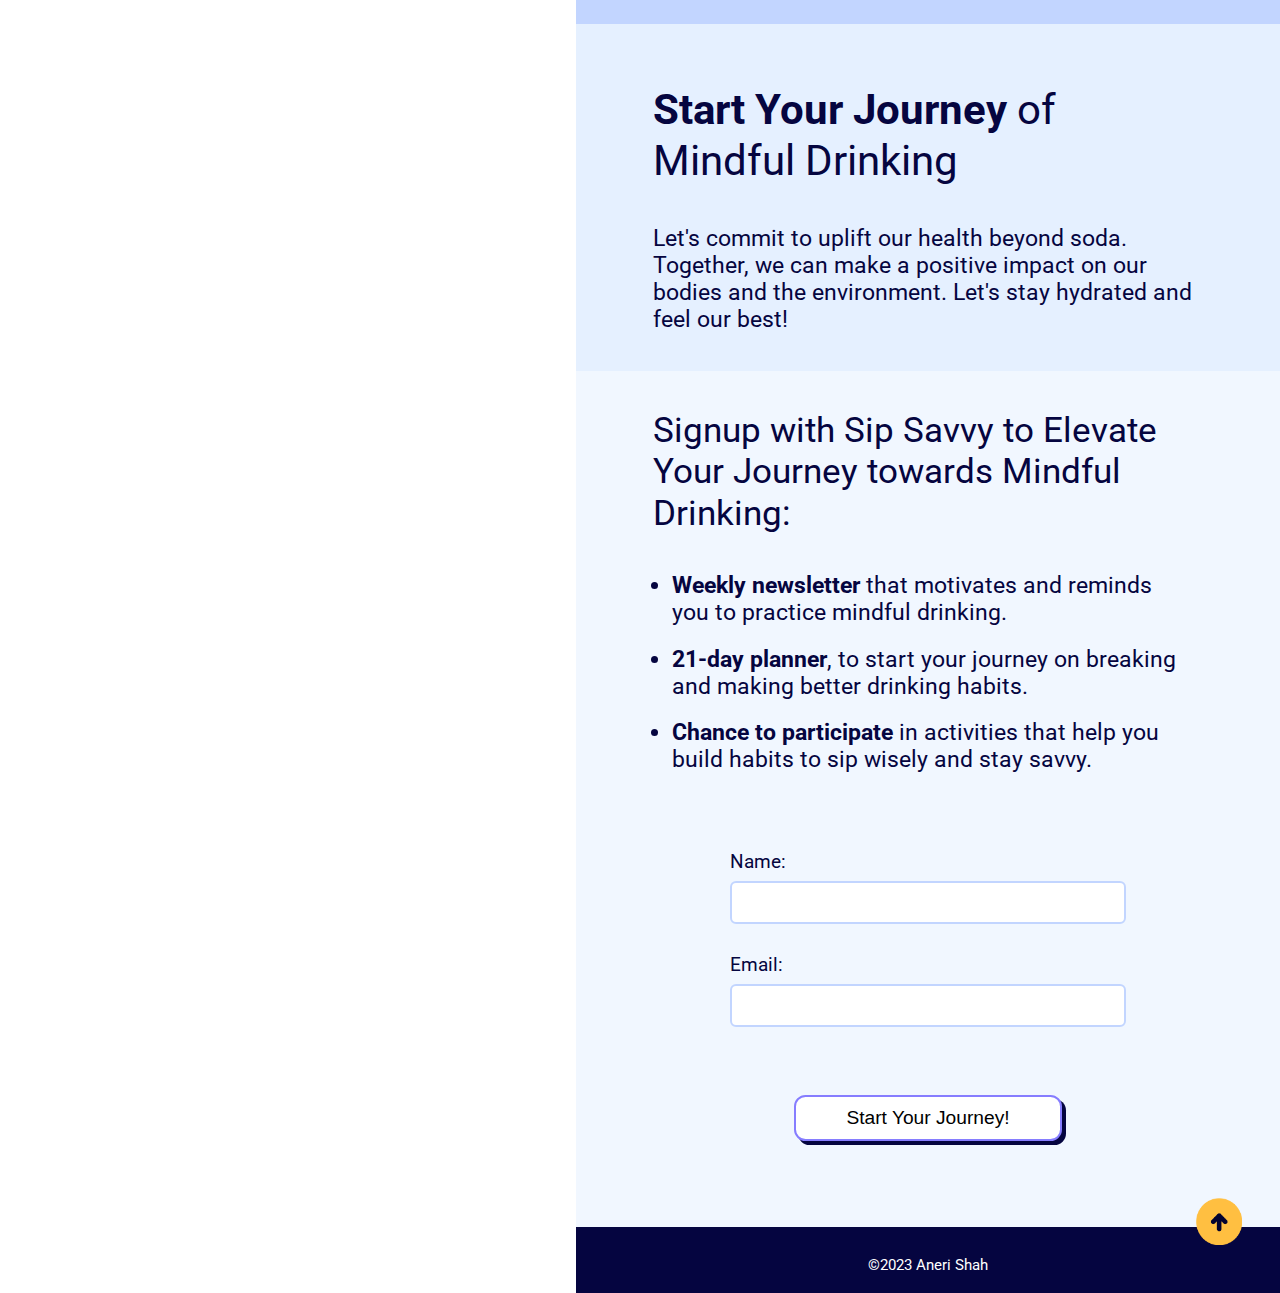
==== commit 4ac7c3e2: "25/9" ====
--- a/docs/index.html
+++ b/docs/index.html
@@ -14,6 +14,7 @@
      <link href="https://fonts.googleapis.com/css2?family=Roboto:ital,wght@0,300;0,400;0,500;0,700;0,900;1,900&display=swap" rel="stylesheet">
      <link rel="stylesheet" href="styles.css"> 
      <script src="js.js"></script>
+     <script id="mcjs">!function(c,h,i,m,p){m=c.createElement(h),p=c.getElementsByTagName(h)[0],m.async=1,m.src=i,p.parentNode.insertBefore(m,p)}(document,"script","https://chimpstatic.com/mcjs-connected/js/users/5886d6d4548997edf224484fd/59a77a66b43d210cb1048f4d6.js");</script>
  </head>
 
  <body>
@@ -40,9 +41,10 @@
         <div class="right">
 
           <section class="hook">
-            <h2><b>Let’s optimise your everyday potential with a wiser choice of sip!</b></h2>
-            <p>Right choice of drink to hydrate is essential to maximise your everyday performance rate and each choice of every sip you make matters - Hydrate Smart!</p>
-            <a href="#form" class="btn"> Start Your Jouney! </a>
+            <h2><b>Let’s optimize your everyday potential with a wiser choice of sip!</b></h2>
+            <p>Right choice of drink to hydrate is essential to maximize your everyday performance rate and each choice of every sip you make matters - Hydrate Smart!</p>
+            <button class="btn" onclick="openmcjs()">Start Your Journey!</button>
+            <a href="#form" class="btn"> Start Your Journey! </a>
           </section>
     
           <section class="first">
@@ -99,7 +101,7 @@
             <h2><b>Soda is Addictive</b>, and its' time to break-free from the Soda Trap!</h2>
             <p>When it comes to saying no to soda, it requires more than just willpower.</p>
             <details class="custom-d">
-              <summary class="custom-s">Recognise Signs of Soda Addiction</summary>
+              <summary class="custom-s">Recognize the Signs of Soda Addiction </summary>
               <label class="container"> Strong and challenging cravings for soda.
                 <input type="checkbox" checked="checked">
                 <span class="checkmark"></span>
@@ -129,7 +131,7 @@
   
           <section class="diet">
             <h2>Diet Soda is Not A Better Option</h2>
-            <p>It maybe low in sugar and calories, but it provides no nutritional value and can harm your teeth. Observational studies have also linked it to various other health conditions.</p>
+            <p>It maybe low in sugar and calories, but provides no nutritional value and can harm your teeth. Observational studies have also linked it to various other health conditions.</p>
             <p>Learn more about it on <a href="https://www.uclahealth.org/news/observational-studies-shed-light-on-diet-soda-consumption#:~:text=These%20include%20weight%20gain%2C%20disruptions,were%20identified%20in%20the%20research." class="lk">uclahealth.org</a></p>
           </section>
     
@@ -186,8 +188,8 @@
         <div class="popup-box">
           <h2>About Us</h2>
           <p>Welcome to Sip Savvy, your online destination for embracing healthier hydration habits, with a special focus on combatting the widespread soda culture among young adults. Our mission is to shed light on the detrimental effects of sodas while encouraging mindful drinking choices.<br><br>
-             Whether you're striving to quit soda or embrace mindful drinking, 'Sip Savvy' is here to provide unwavering support and motivation. We offer email subscription, to provide extended guidance and personalised assistance in building healthier habits.<br><br>
-             <b>Join us as we embark on this aware and positive habit building journey together. <br> Let's prioritise hydration, make mindful decisions, and embrace a healthier way of life.</b>
+             Whether you're striving to quit soda or embrace mindful drinking, 'Sip Savvy' is here to provide unwavering support and motivation. We offer email subscription, to provide extended guidance and personalized assistance in building healthier habits.<br><br>
+             <b>Join us as we embark on this aware and positive habit building journey together. <br> Let's prioritize hydration, make mindful decisions, and embrace a healthier way of life.</b>
           </p>
           <button aria-label="Close" class="closebtn" onclick="closeAbt()">&times;</button>
         </div>
@@ -199,7 +201,7 @@
         </div>
 
         <div class="credits">
-          <p>©2022 Aneri Shah</p>
+          <p>©2023 Aneri Shah</p>
         </div>
        </footer>
       
--- a/docs/styles.css
+++ b/docs/styles.css
@@ -64,7 +64,7 @@
 .topbar{
     /*width: 50%;*/
     margin: 0 auto;
-    padding: 1rem 1.6rem 1rem 1.6rem;
+    padding: 1rem 1.5rem 1rem 1.5rem;
 
     list-style-type: none;
     display: flex;
@@ -81,14 +81,14 @@
     width: 14%;
 }
 .logomark:hover{
-    width: 15%;
+    opacity: 80%;
 }
 .logomark:focus{
     border: #020230;
 }
 
 .popup-abt{
-    background: var(--yellow, #FFBA30);
+    background:#feca63;
     font-size: 1.2rem;
 
     display: inline-flex;
@@ -118,7 +118,7 @@
 }
 
 .popup-box {
-    background:#FFBA30;
+    background:#feca63;
     text-align:left;
     margin: 4rem 2rem 9rem 2rem;
     padding: 1rem 1rem 2rem 1rem;
@@ -145,7 +145,7 @@
     font-size: 1.5rem;
     text-decoration:none;
     color:#050540;
-    background-color: #FFBA30;
+    background-color: #feca63;
     box-shadow:0px 2px 16px rgba(0,0,0,0.5);
     border-radius: 5rem;
     border: none;
@@ -219,7 +219,7 @@
 }
 a.btn:focus{
     outline: none;
-    background-color: #867DFF;
+    background-color: #b3aefa;
 }
 a.btn:active{
     box-shadow: none;
@@ -254,7 +254,7 @@
 /*styling video ----- */
 .video{
     width: 100%;
-    height: 13rem;
+    height: 14rem;
     margin: 1rem auto;
 }
 
@@ -383,6 +383,7 @@
 .container input:checked ~ .checkmark {
     background-color: #FFBA30;
     border: #F1F7FF;
+    border-width: 0.5rem;
 }
 .checkmark:after {
     content: "";
@@ -616,7 +617,7 @@
 
 
   header, main, footer{
-    max-width: 90rem;
+    max-width: 100%;
   }
 
   html{
@@ -651,14 +652,19 @@
     width: 9%;
   }
   .popup-box{
-    margin: 4rem 6rem 8rem 6rem;
+    margin: 6rem 6rem 12rem 6rem;
   }
   .popup-abt{
     font-size: 1.4rem;
   }
 
+.closebtn{
+    top: 65px;
+    right: 65px;
+}
+
   .logo{
-    padding: 6rem;
+    padding: 4rem 8rem 6rem 8rem;
   }
   
   .stickers{
@@ -669,7 +675,7 @@
   .hook{
     border-radius: 4rem 4rem 0rem 0rem;
     margin-top: 0rem;
-    padding: 2rem 0rem 2rem 0rem;
+    padding: 1rem 0rem 2rem 0rem;
   }
 
   .first h2{
@@ -686,6 +692,7 @@
   .first details > summary{
     margin-right: 4rem;
     margin-left: 4rem;
+    margin-bottom: 2rem;
   }
 
   .stats img{
@@ -693,12 +700,20 @@
   }
 
   .stats{
-    padding: 2rem 4rem 2rem 3rem;
-    gap: 3.5rem;
+    padding: 2rem 5rem 2rem 3rem;
+    gap: 3rem;
+  }
+
+  .second h2{
+    padding-top: 3rem;
   }
   .second details {
     padding-left: 4rem;
     padding-right: 4rem;
+    padding-bottom: 2rem;
+  }
+  .diet{
+    padding-bottom: 3rem;
   }
 
   .third h2{
@@ -706,7 +721,7 @@
     padding-bottom: 2rem;
   }
   .third ol{
-    padding: 2rem 4rem;
+    padding: 2rem 4rem 2rem 4.4rem;
   }
 
   .stickers2{
@@ -717,7 +732,7 @@
     padding: 1rem 4rem;
   }
   .form{
-    padding: 1rem 4rem;
+    padding: 1rem 8rem;
   }
   input[type="submit"] {
     font-size: 1rem;
@@ -745,11 +760,6 @@
 ------------------------------------------------       --------------------------------------------- */
 
 @media screen and (min-width: 70rem) {
-
-
-    header, main, footer{
-      max-width: 90rem;
-    }
   
     html{
       font-size: 1.2rem;
@@ -864,7 +874,7 @@
  .video{
     padding: 0rem 4rem;
     width: 100%;
-    height: 18rem;
+    height: 19rem;
  }
 
 .first details > summary{
@@ -927,7 +937,7 @@
 footer{
     width: 55%;
     float: right;
-    background-color: #e5f0ff;
+    background-color: #F1F7FF;
 }
 .btt img{
     width: 55%;
@@ -949,11 +959,6 @@
 
 @media screen and (min-width: 120rem) {
 
-
-    /*header, main, footer{
-      max-width: 90rem;
-    }*/
-  
     html{
       font-size: 1.4rem;
       line-height: normal;
@@ -998,12 +1003,8 @@
     float: left;
   }
   .topbar{
-    justify-content: flex-start;
+    justify-content: flex-end;
     padding: 3rem;
-  }
-  .logomark{
-    width: 0%;
-    visibility: hidden;
   }
 
   .popup-abt{
@@ -1012,7 +1013,7 @@
 
   #abt{
     width: 60%;
-    float: left;
+    float: right;
     height: 100%;
   }
 
@@ -1066,86 +1067,86 @@
  .video{
     padding: 0rem 6rem;
     width: 100%;
-    height: 20rem;
- }
-
-.first details > summary{
+    height: 21rem;
+ }
+
+ .first details > summary{
     margin: 3rem 6rem 1rem 6rem;
-}
-.first p{
+  }
+  .first p{
     padding-top: 2rem;
-}
-
-.stats img{
+ }
+
+ .stats img{
     width: 50%;
-}
-.stats{
+ }
+ .stats{
     padding: 1.4rem 6rem 1.5rem 5.4rem;
     margin: 0rem auto;
-}
-
-.second details{
+ }
+
+ .second details{
     padding: 3rem 6rem;
-}
-.second summary{
+ }
+ .second summary{
     border-bottom: 1.5px solid #ffffff;
-}
-.diet p{
+ }
+ .diet p{
     padding-top: 2rem;
-}
-
-.third{
+ }
+
+ .third{
     border-radius: 0rem;
-}
-.third h2{
+ }
+ .third h2{
     padding-bottom: 2rem;
-}
-.third ol{
+ }
+ .third ol{
     padding: 2.5rem 6rem;
-}
-.stickers2{
+ }
+ .stickers2{
     visibility: hidden;
-    margin-top: -18rem;
-}
-
-.final{
+    margin-top: -6rem; 
+ }
+
+ .final{
     background-color: #e5f0ff;
-    margin-top: -4rem;
-}
-.final h2{
+    margin-top: -7rem;
+ }
+ .final h2{
     padding-top: 6rem;
-}
-.final ul{
+ }
+ .final ul{
     padding: 2rem 4rem;
-}
-
-.form{
+ }
+
+ .form{
     padding: 0rem 10rem;
-}
-input[type="submit"]{
+ }
+ input[type="submit"]{
     font-size: 1rem;
-}
-
-footer{
+ }
+
+ footer{
     width: 60%;
     float: right;
-    background-color: #e5f0ff;
-}
-.btt img{
+    background-color: #F1F7FF;
+ }
+ .btt img{
     width: 55%;
-}
-.btt{
+ }
+ .btt{
     padding-right: 0rem;
-}
-.credits p{
+ }
+ .credits p{
     padding: 1rem 0rem 0rem 0rem;
     font-size: 1rem;
-}
-
-}
-
-
-
-
-
-
+ }
+
+}
+
+
+
+
+
+
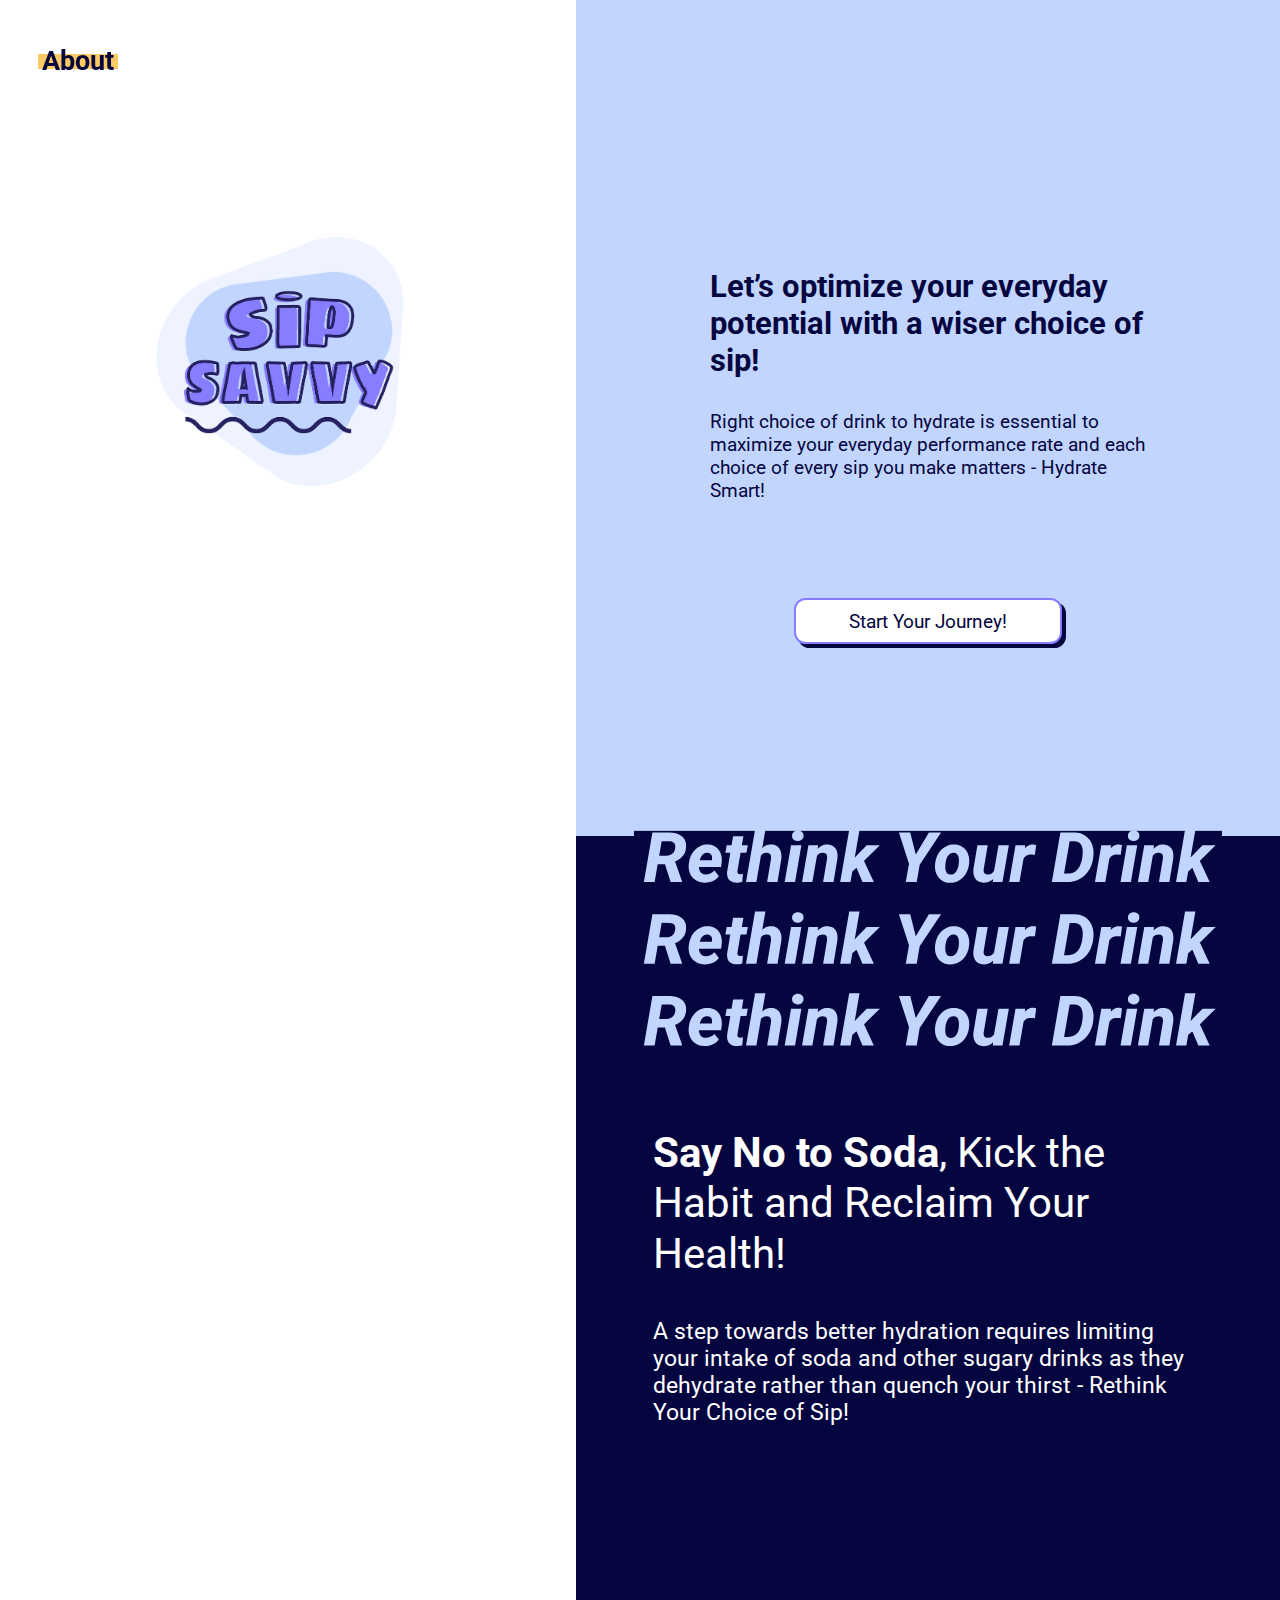
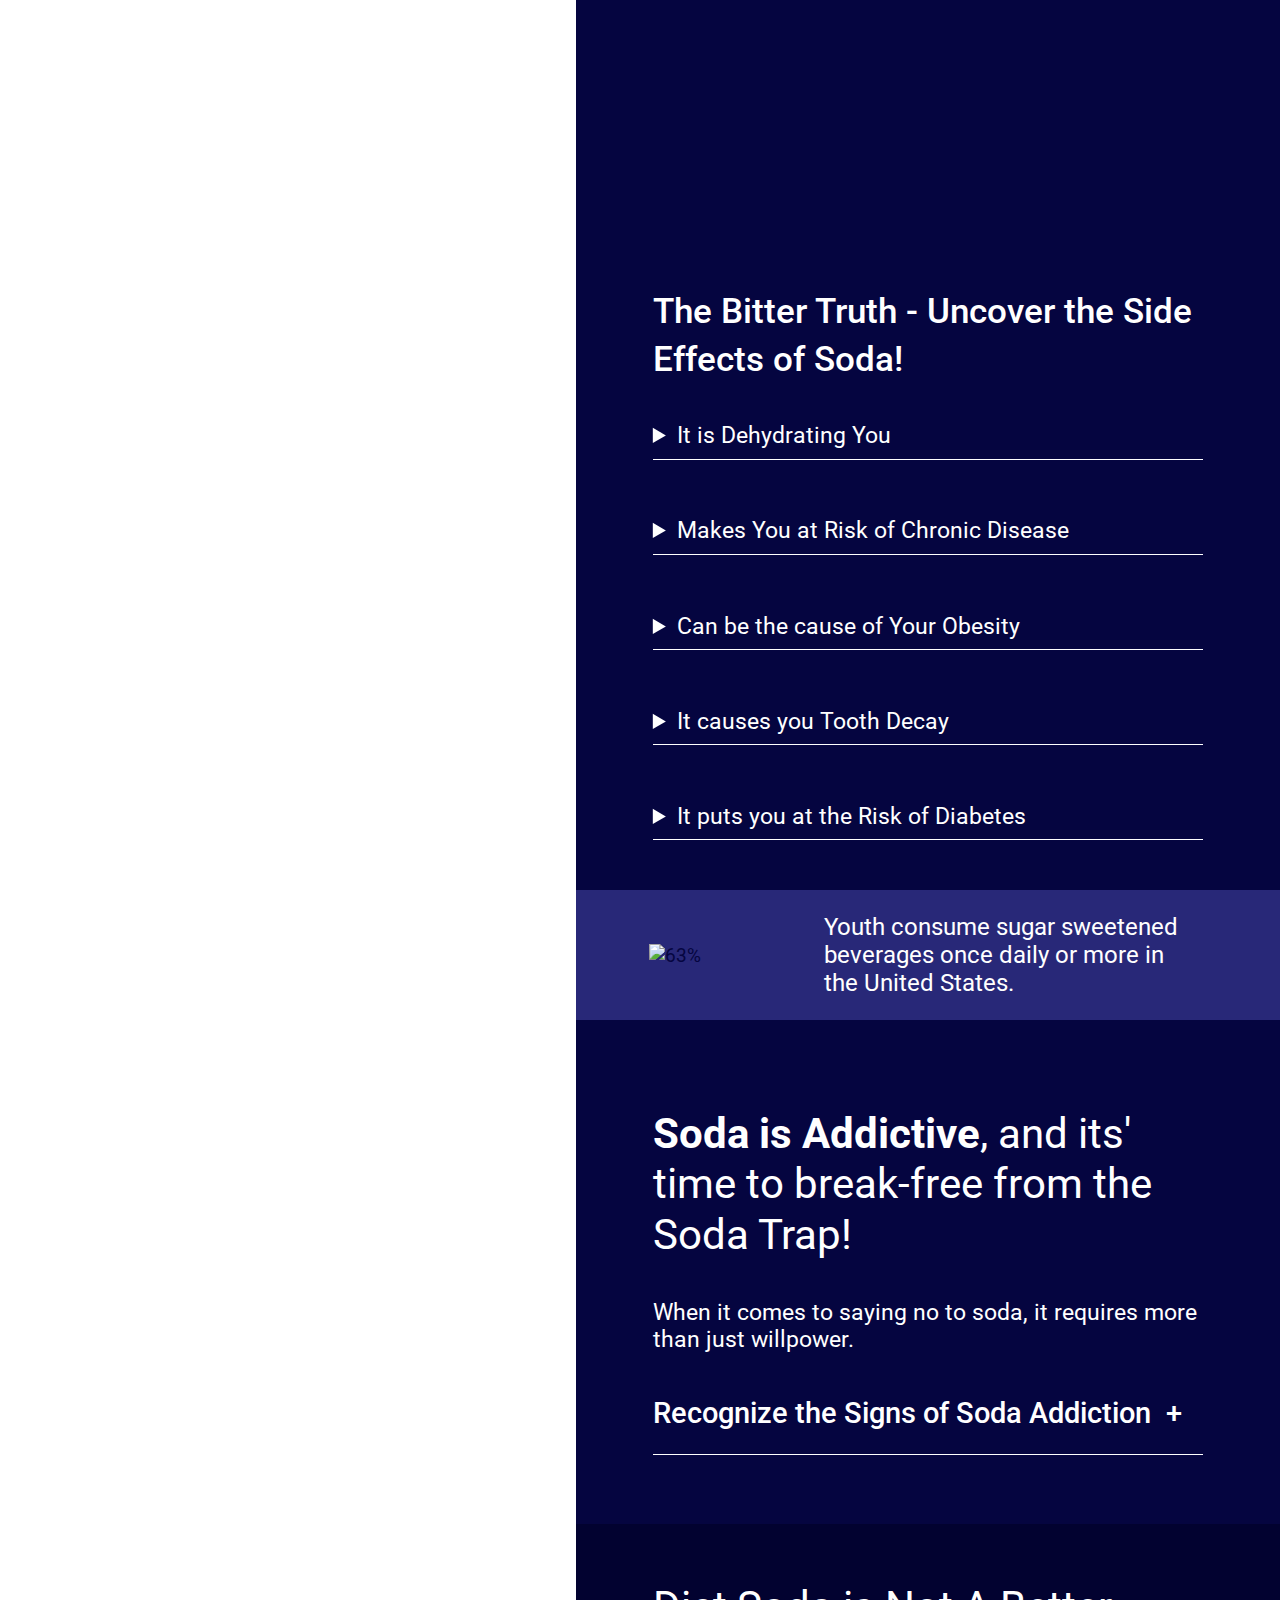
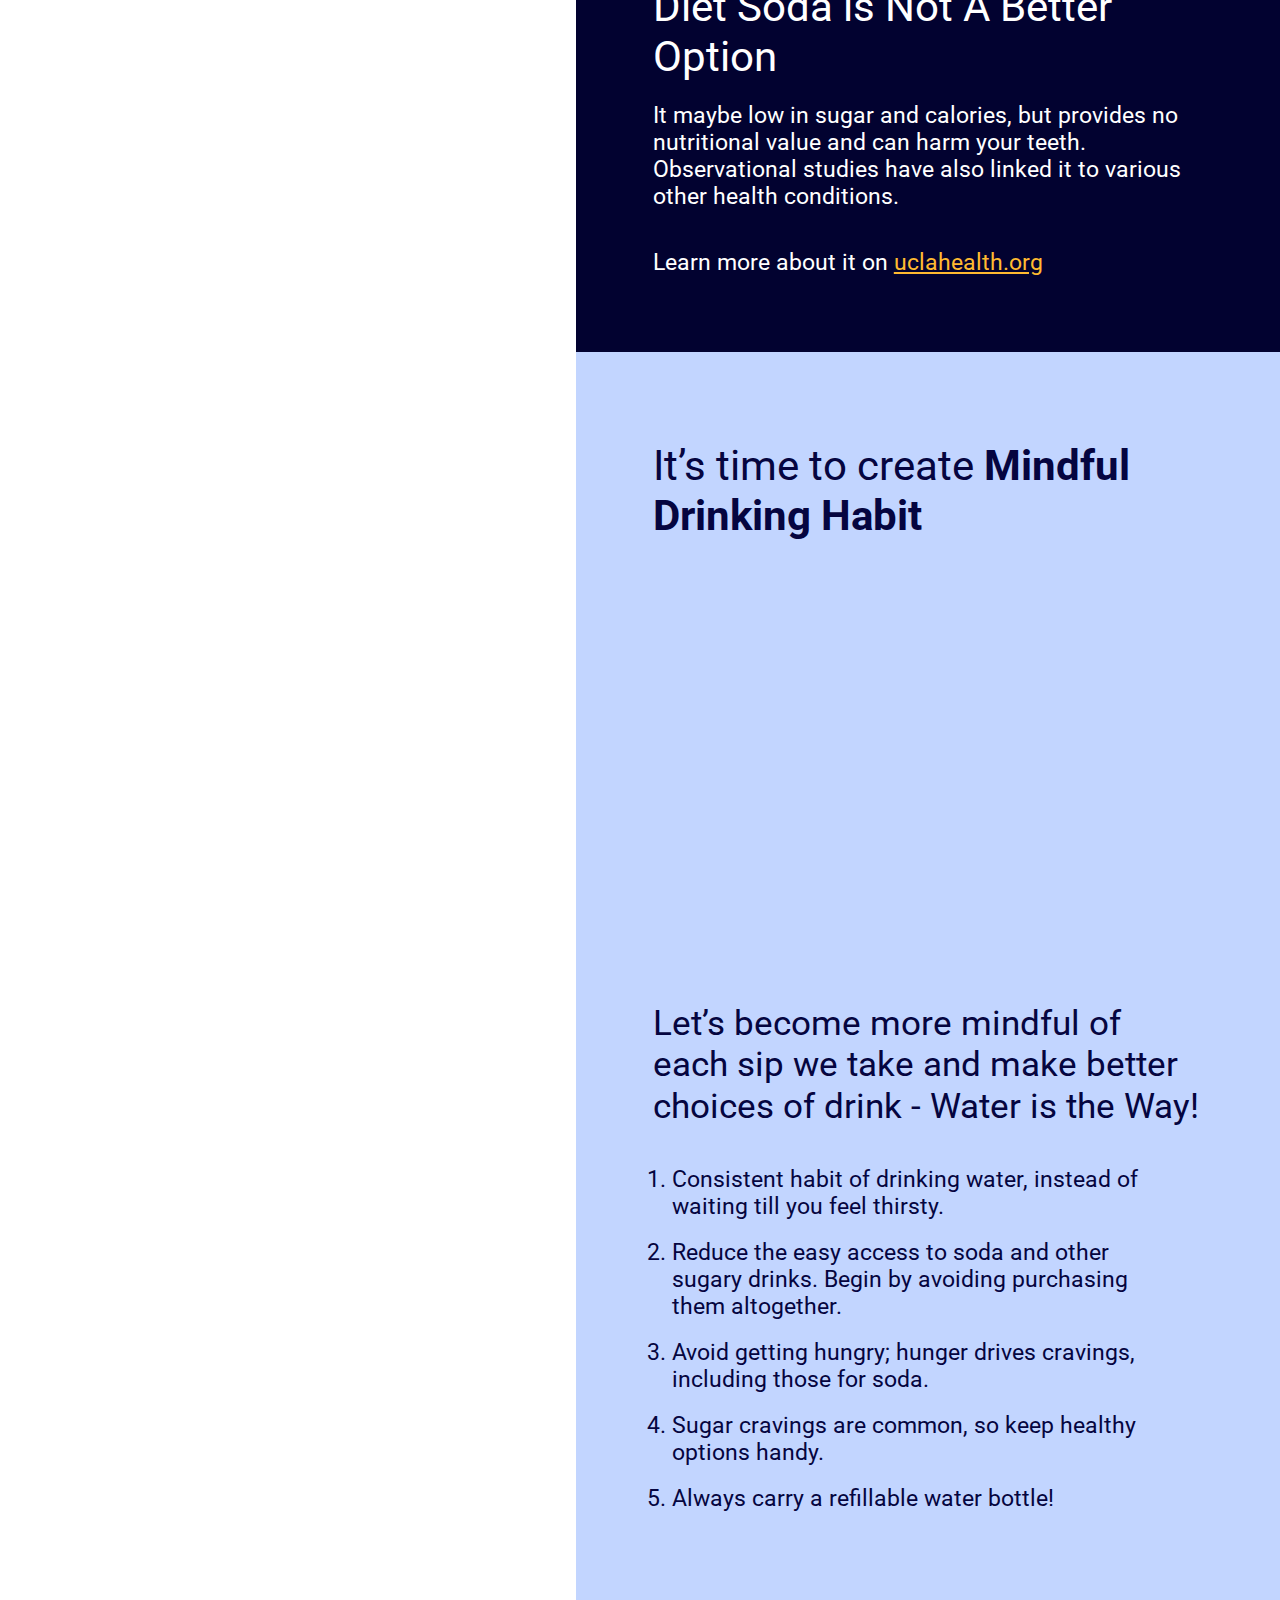
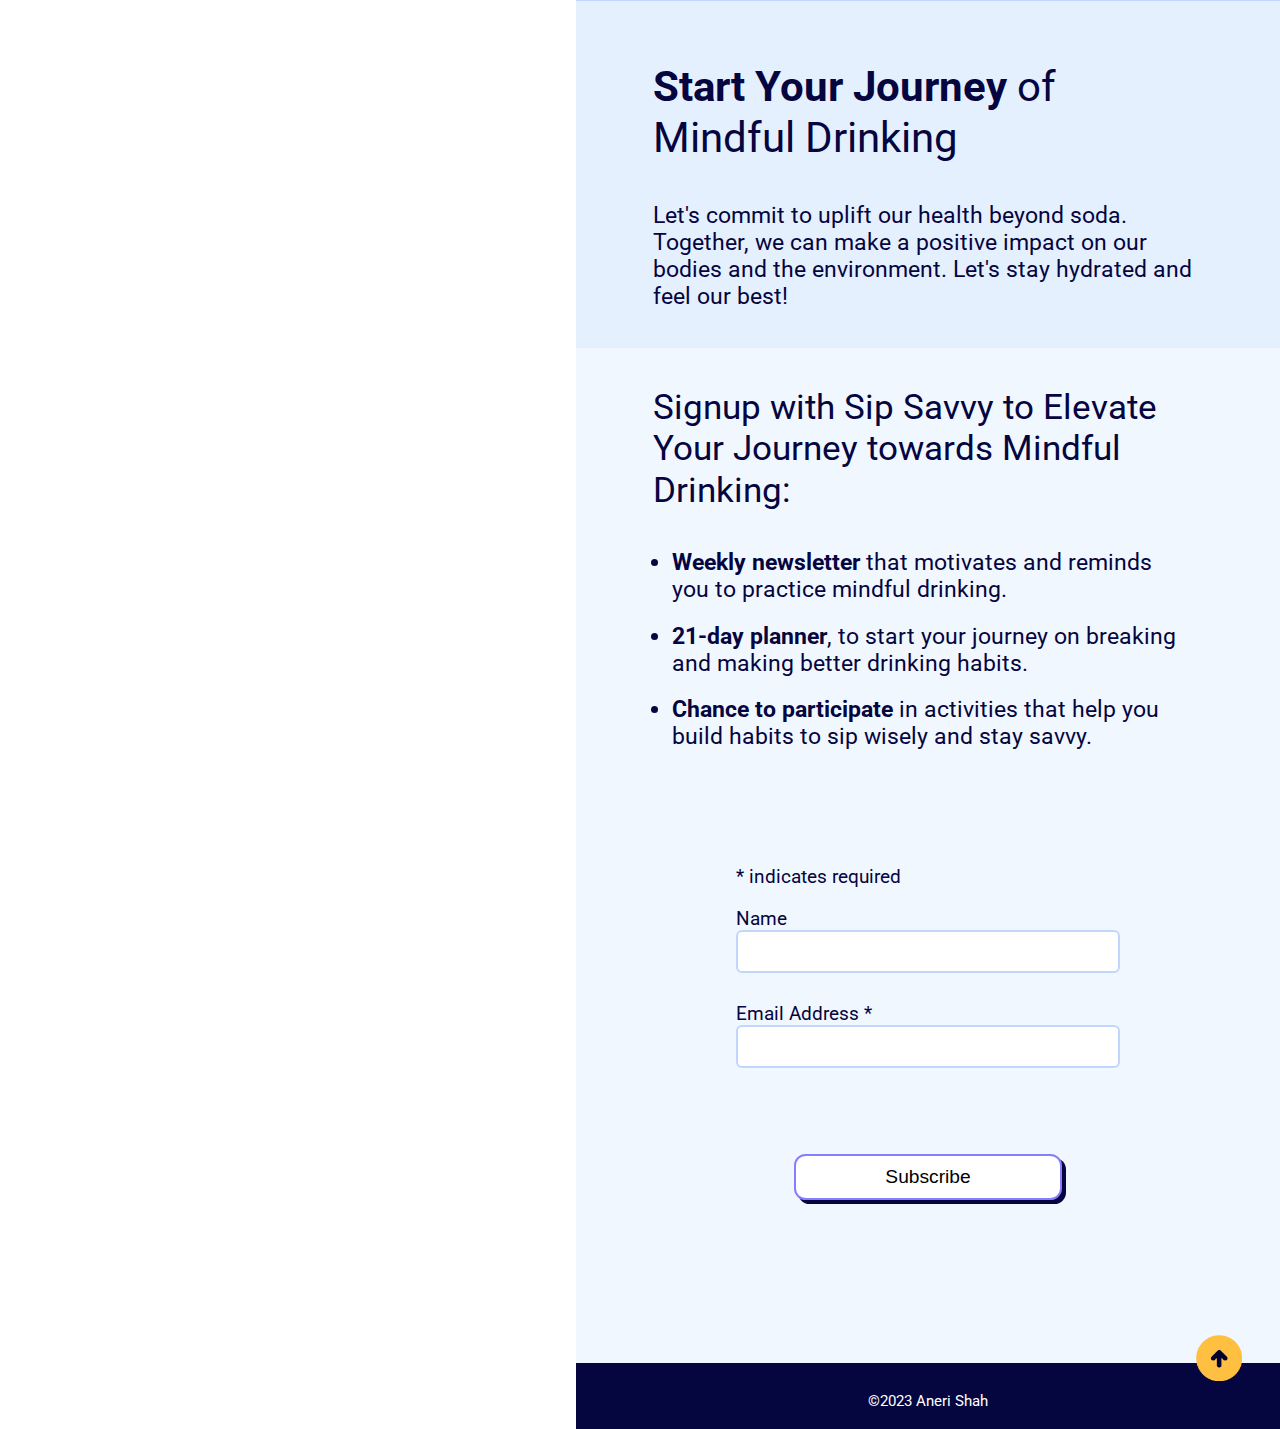
==== commit ff4d6e73: "29/9 -- 3" ====
--- a/docs/index.html
+++ b/docs/index.html
@@ -14,7 +14,6 @@
      <link href="https://fonts.googleapis.com/css2?family=Roboto:ital,wght@0,300;0,400;0,500;0,700;0,900;1,900&display=swap" rel="stylesheet">
      <link rel="stylesheet" href="styles.css"> 
      <script src="js.js"></script>
-     <script id="mcjs">!function(c,h,i,m,p){m=c.createElement(h),p=c.getElementsByTagName(h)[0],m.async=1,m.src=i,p.parentNode.insertBefore(m,p)}(document,"script","https://chimpstatic.com/mcjs-connected/js/users/5886d6d4548997edf224484fd/59a77a66b43d210cb1048f4d6.js");</script>
  </head>
 
  <body>
@@ -43,7 +42,6 @@
           <section class="hook">
             <h2><b>Let’s optimize your everyday potential with a wiser choice of sip!</b></h2>
             <p>Right choice of drink to hydrate is essential to maximize your everyday performance rate and each choice of every sip you make matters - Hydrate Smart!</p>
-            <button class="btn" onclick="openmcjs()">Start Your Journey!</button>
             <a href="#form" class="btn"> Start Your Journey! </a>
           </section>
     
@@ -165,7 +163,49 @@
                 <li><b>21-day planner</b>, to start your journey on breaking and making better drinking habits.</li>
                 <li><b>Chance to participate</b> in activities that help you build habits to sip wisely and stay savvy.</li>
               </ul>
+
               <section id="form">
+                 <div id="mc_embed_shell">
+                  <!---
+                   <link href="//cdn-images.mailchimp.com/embedcode/classic-061523.css" rel="stylesheet" type="text/css">
+                   <style type="text/css">
+                    #mc_embed_signup{background:#fff; false;clear:left; font:14px Helvetica,Arial,sans-serif; width: 600px;}
+                    /* Add your own Mailchimp form style overrides in your site stylesheet or in this style block.
+                       We recommend moving this block and the preceding CSS link to the HEAD of your HTML file. */
+                   </style>
+                   -->
+                   <div id="mc_embed_signup">
+                    <form action="https://github.us8.list-manage.com/subscribe/post?u=5886d6d4548997edf224484fd&amp;id=a096d61815&amp;f_id=002e6ee0f0" method="post" id="mc-embedded-subscribe-form" name="mc-embedded-subscribe-form" class="validate" target="_blank">
+                      <div id="mc_embed_signup_scroll">
+                        <div class="indicates-required"><span class="asterisk">*</span> indicates required</div>
+                        <div class="mc-field-group"><label for="mce-NAME">Name </label><input type="text" name="NAME" class=" text" id="mce-NAME" value=""></div>
+                        <div class="mc-field-group"><label for="mce-EMAIL">Email Address <span class="asterisk">*</span></label>
+                          <input type="email" name="EMAIL" class="required email" id="mce-EMAIL" required="" value=""></div>
+                        <div id="mce-responses" class="clear foot">
+                        <div class="response" id="mce-error-response" style="display: none;"></div>
+                        <div class="response" id="mce-success-response" style="display: none;"></div>
+                      </div>
+                      <div aria-hidden="true" style="position: absolute; left: -5000px;">
+                        /* real people should not fill this in and expect good things - do not remove this or risk form bot signups */
+                        <input type="text" name="b_5886d6d4548997edf224484fd_a096d61815" tabindex="-1" value="">
+                      </div>
+                      <div class="optionalParent">
+                        <div class="clear foot">
+                        <input type="submit" name="subscribe" id="mc-embedded-subscribe" class="button" value="Subscribe">
+                        <!--
+                          <p style="margin: 0px auto;"><a href="http://eepurl.com/izjPBo" title="Mailchimp - email marketing made easy and fun"><span style="display: inline-block; background-color: transparent; border-top-left-radius: 4px; border-top-right-radius: 4px; border-bottom-right-radius: 4px; border-bottom-left-radius: 4px;"><img class="refferal_badge" src="https://digitalasset.intuit.com/render/content/dam/intuit/mc-fe/en_us/images/intuit-mc-rewards-text-dark.svg" alt="Intuit Mailchimp" style="width: 220px; height: 40px; display: flex; padding: 2px 0px; justify-content: center; align-items: center;">
+                        -->
+                        </span></a></p>
+                      </div>
+                     </div>
+                     </div>
+                    </form>
+                  </div>
+                 <script type="text/javascript" src="//s3.amazonaws.com/downloads.mailchimp.com/js/mc-validate.js"></script><script type="text/javascript">(function($) {window.fnames = new Array(); window.ftypes = new Array();fnames[1]='NAME';ftypes[1]='text';fnames[0]='EMAIL';ftypes[0]='email';}(jQuery));var $mcj = jQuery.noConflict(true);</script></div>
+               </section>
+
+              <!--
+                <section id="form">
                 <form action="process_form.php" method="POST">
                   <div class="form">
                     <label for="name">Name:</label>
@@ -179,7 +219,8 @@
                 </form>
               </section>
             </section>
-  
+              -->
+              
         </article>
 
       </div>
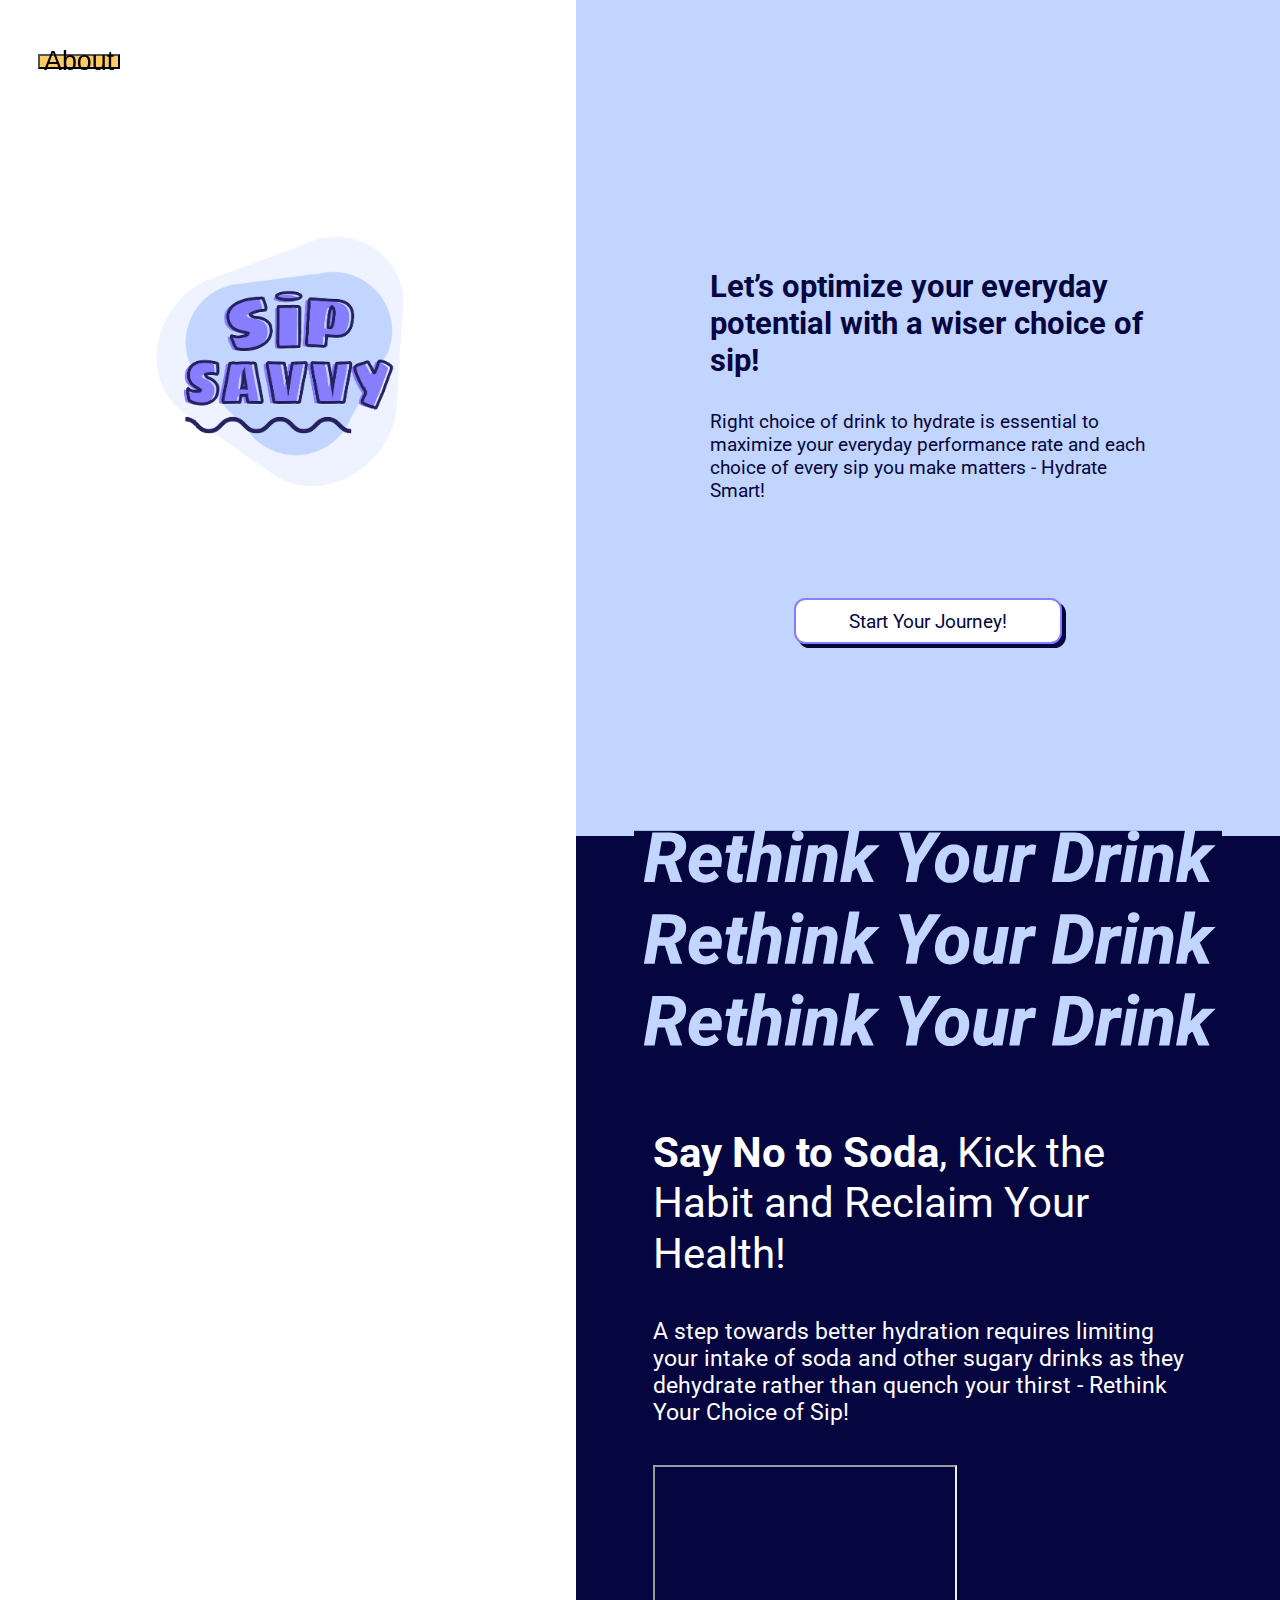
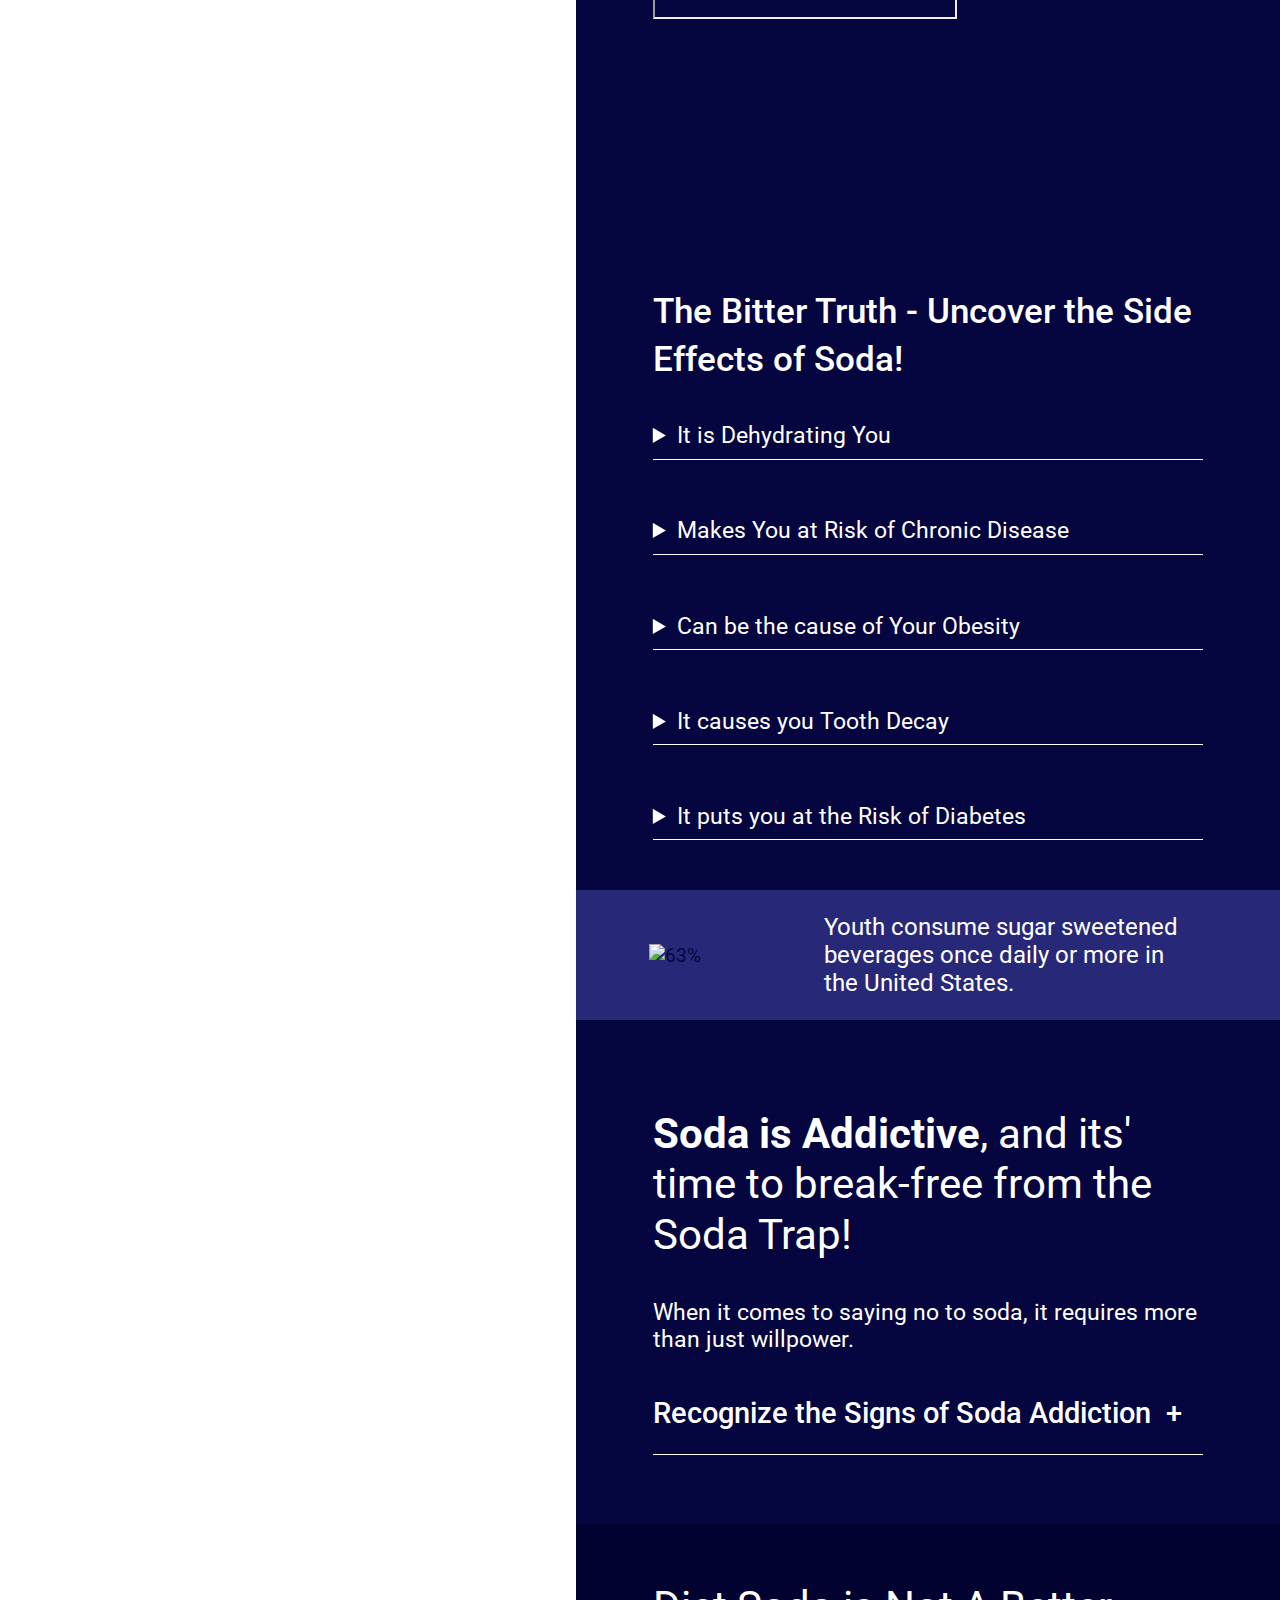
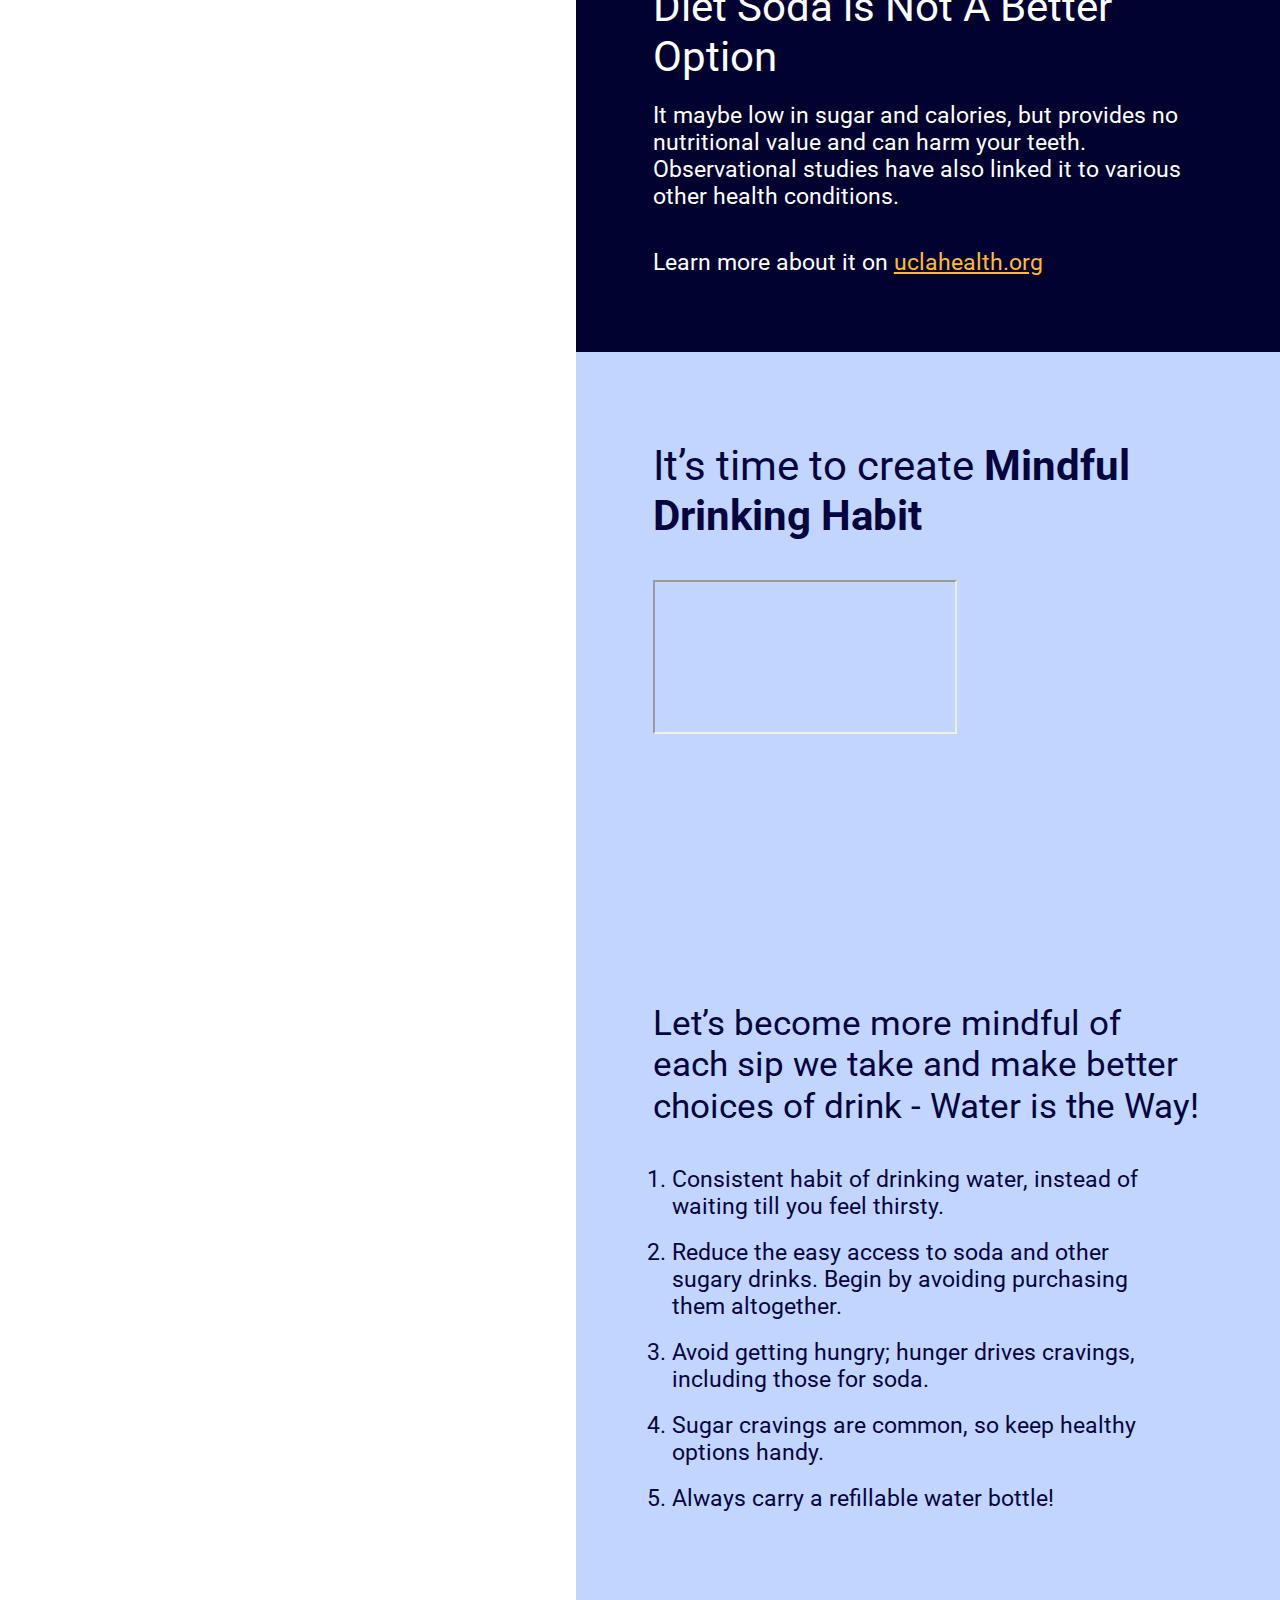
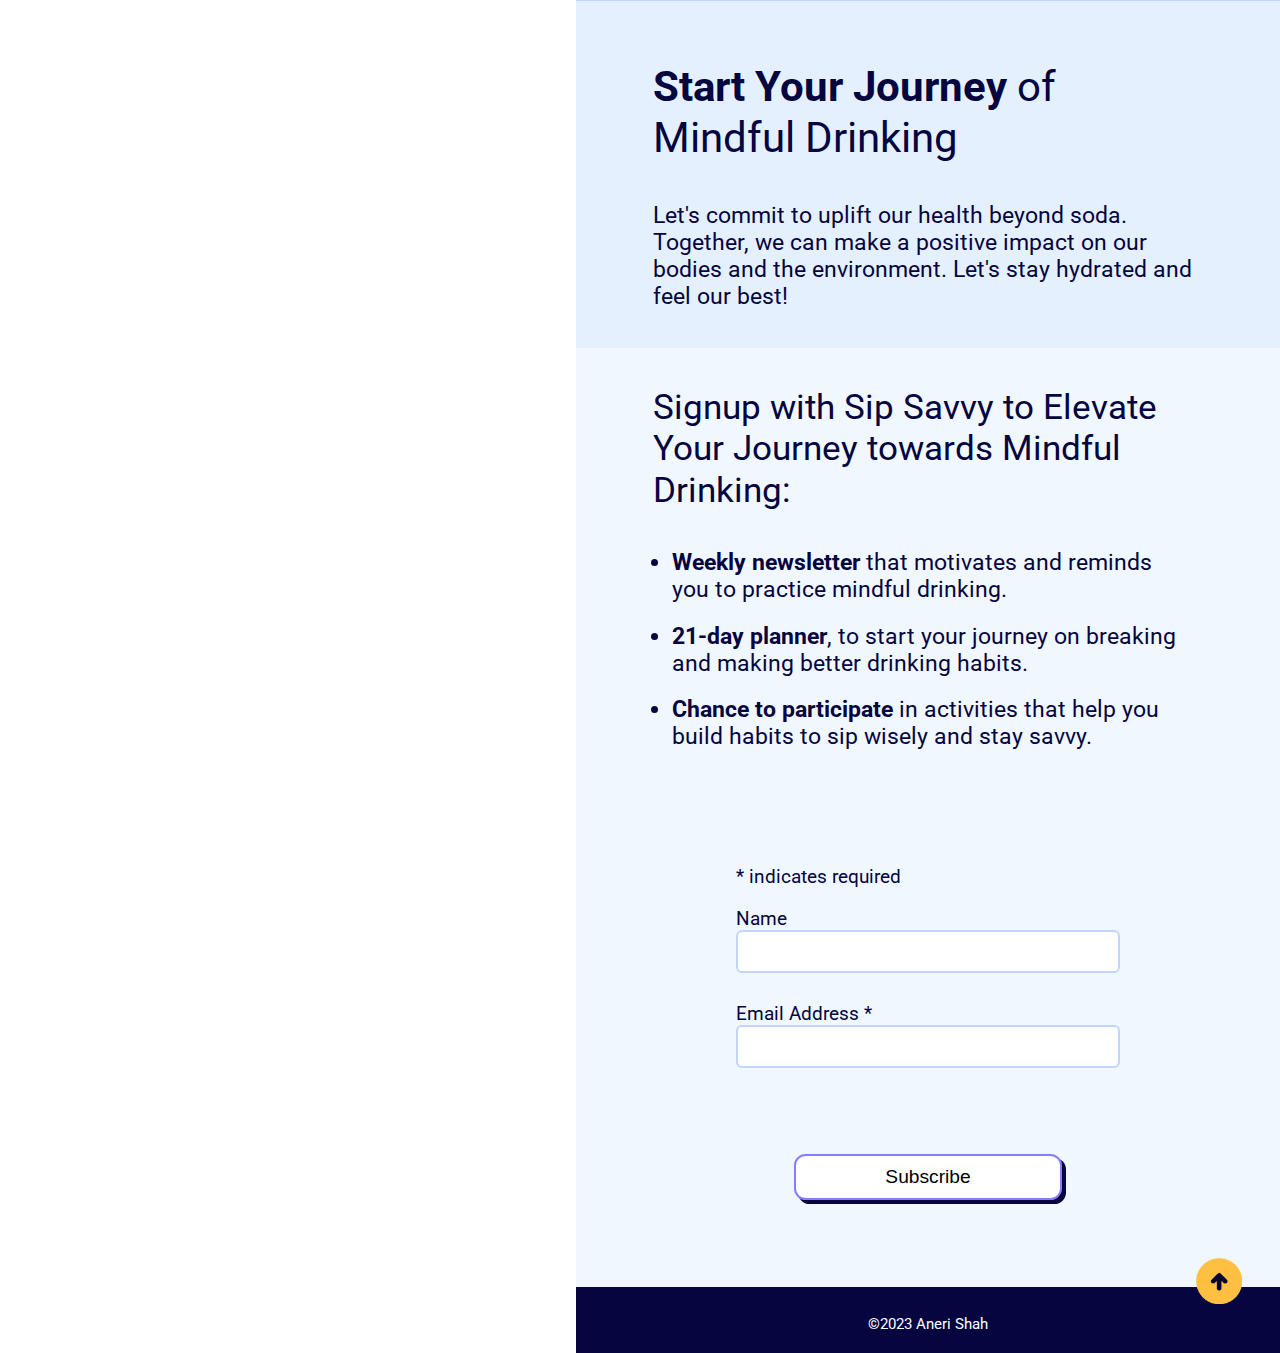
==== commit 85373e24: "29/9 - html valid" ====
--- a/docs/index.html
+++ b/docs/index.html
@@ -19,10 +19,10 @@
  <body>
 
     <header>
-        <div class="topbar">
+        <section class="topbar">
           <a href="#main" aria-label="Back to top" class="logomark"><img src="assets/logomark.png" alt="Sip Savvy"></a> 
-          <buttons class="popup-abt" onclick="openAbt()">About</button>
-          </div> 
+          <button class="popup-abt" onclick="openAbt()">About</button>
+        </section>
     </header>
 
 
@@ -47,12 +47,12 @@
     
           <section class="first">
 
-            <img src="assets/rethink drink.svg" class="rethink" alt="Rethink Your Drink"> 
+            <img src="assets/rethink drink.svg" class="rethink" alt="Rethink Your Drink">
   
             <h2><b>Say No to Soda</b>, Kick the Habit and Reclaim Your Health!</h2>
             <p>A step towards better hydration requires limiting your intake of soda and other sugary drinks as they dehydrate rather than quench your thirst - Rethink Your Choice of Sip!</p>
             <div class="video">
-              <iframe src="https://www.youtube.com/embed/YEWkzfLmgyc?si=3IVhPrmLBdNnPhB2" title="YouTube video player" frameborder="0" allow="accelerometer; autoplay; clipboard-write; encrypted-media; gyroscope; picture-in-picture; web-share" allowfullscreen="" width="100%" height="100%"></iframe>
+              <iframe src="https://www.youtube.com/embed/YEWkzfLmgyc?si=3IVhPrmLBdNnPhB2" title="YouTube video player" allow="accelerometer; autoplay; clipboard-write; encrypted-media; gyroscope; picture-in-picture; web-share" allowfullscreen=""></iframe>
             </div>
             
             <h3>The Bitter Truth - Uncover the Side Effects of Soda!</h3>
@@ -137,7 +137,7 @@
             <h2>It’s time to create <b>Mindful Drinking Habit</b></h2>
 
             <div class="video">
-              <iframe src="https://www.youtube.com/embed/0u4x84MtVJM?si=gp-SWDoIsZbnDQsu" title="YouTube video player" frameborder="0" allow="accelerometer; autoplay; clipboard-write; encrypted-media; gyroscope; picture-in-picture; web-share" allowfullscreen="" height="100%" width="100%"></iframe>
+              <iframe src="https://www.youtube.com/embed/0u4x84MtVJM?si=gp-SWDoIsZbnDQsu" title="YouTube video player" allow="accelerometer; autoplay; clipboard-write; encrypted-media; gyroscope; picture-in-picture; web-share" allowfullscreen=""></iframe>
             </div>
 
             <h3>Let’s become more mindful of each sip we take and make better choices of drink - Water is the Way!</h3>
@@ -193,16 +193,16 @@
                         <div class="clear foot">
                         <input type="submit" name="subscribe" id="mc-embedded-subscribe" class="button" value="Subscribe">
                         <!--
-                          <p style="margin: 0px auto;"><a href="http://eepurl.com/izjPBo" title="Mailchimp - email marketing made easy and fun"><span style="display: inline-block; background-color: transparent; border-top-left-radius: 4px; border-top-right-radius: 4px; border-bottom-right-radius: 4px; border-bottom-left-radius: 4px;"><img class="refferal_badge" src="https://digitalasset.intuit.com/render/content/dam/intuit/mc-fe/en_us/images/intuit-mc-rewards-text-dark.svg" alt="Intuit Mailchimp" style="width: 220px; height: 40px; display: flex; padding: 2px 0px; justify-content: center; align-items: center;">
+                          <p style="margin: 0px auto;"><a href="http://eepurl.com/izjPBo" title="Mailchimp - email marketing made easy and fun"><span style="display: inline-block; background-color: transparent; border-top-left-radius: 4px; border-top-right-radius: 4px; border-bottom-right-radius: 4px; border-bottom-left-radius: 4px;"><img class="refferal_badge" src="https://digitalasset.intuit.com/render/content/dam/intuit/mc-fe/en_us/images/intuit-mc-rewards-text-dark.svg" alt="Intuit Mailchimp" style="width: 220px; height: 40px; display: flex; padding: 2px 0px; justify-content: center; align-items: center;"></span></a></p>
                         -->
-                        </span></a></p>
                       </div>
-                     </div>
-                     </div>
+                    </div>
                     </form>
                   </div>
                  <script type="text/javascript" src="//s3.amazonaws.com/downloads.mailchimp.com/js/mc-validate.js"></script><script type="text/javascript">(function($) {window.fnames = new Array(); window.ftypes = new Array();fnames[1]='NAME';ftypes[1]='text';fnames[0]='EMAIL';ftypes[0]='email';}(jQuery));var $mcj = jQuery.noConflict(true);</script></div>
                </section>
+              
+              </section>
 
               <!--
                 <section id="form">
@@ -222,7 +222,6 @@
               -->
               
         </article>
-
       </div>
 
       <article id="abt">
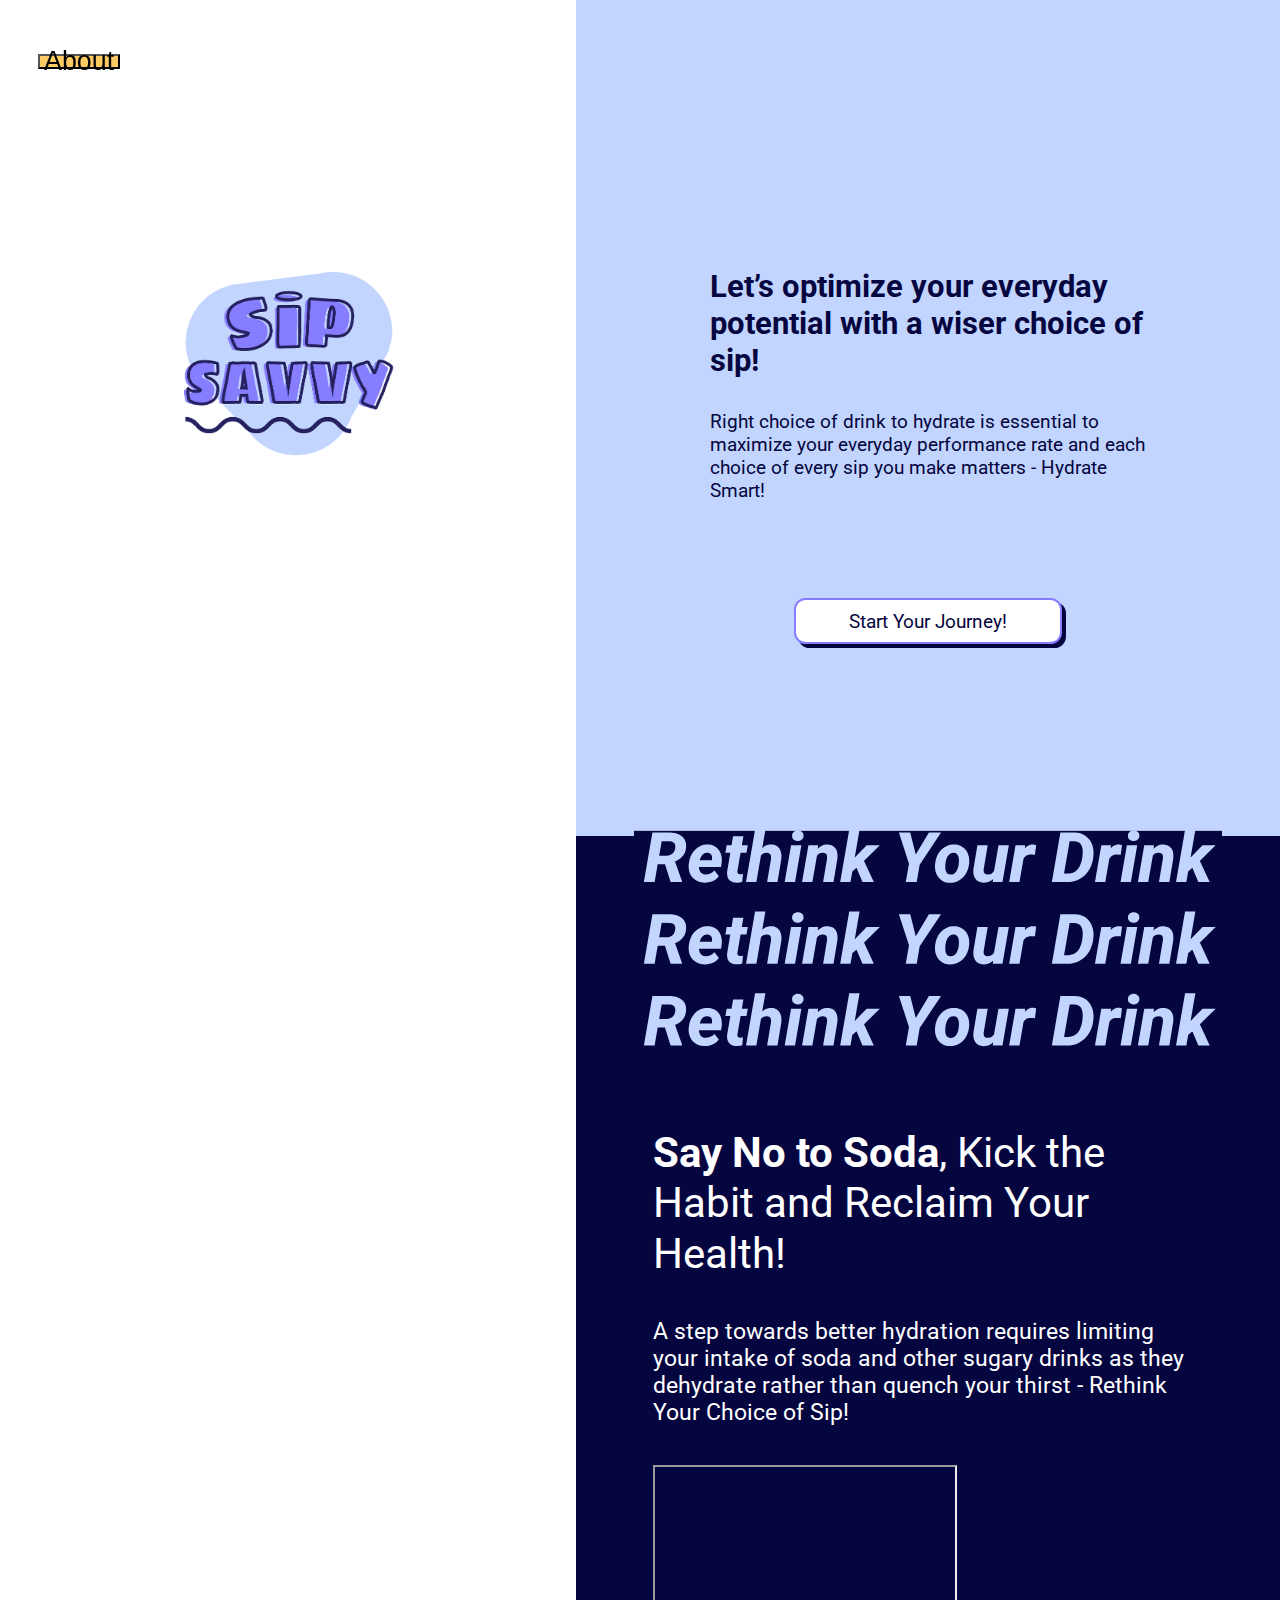
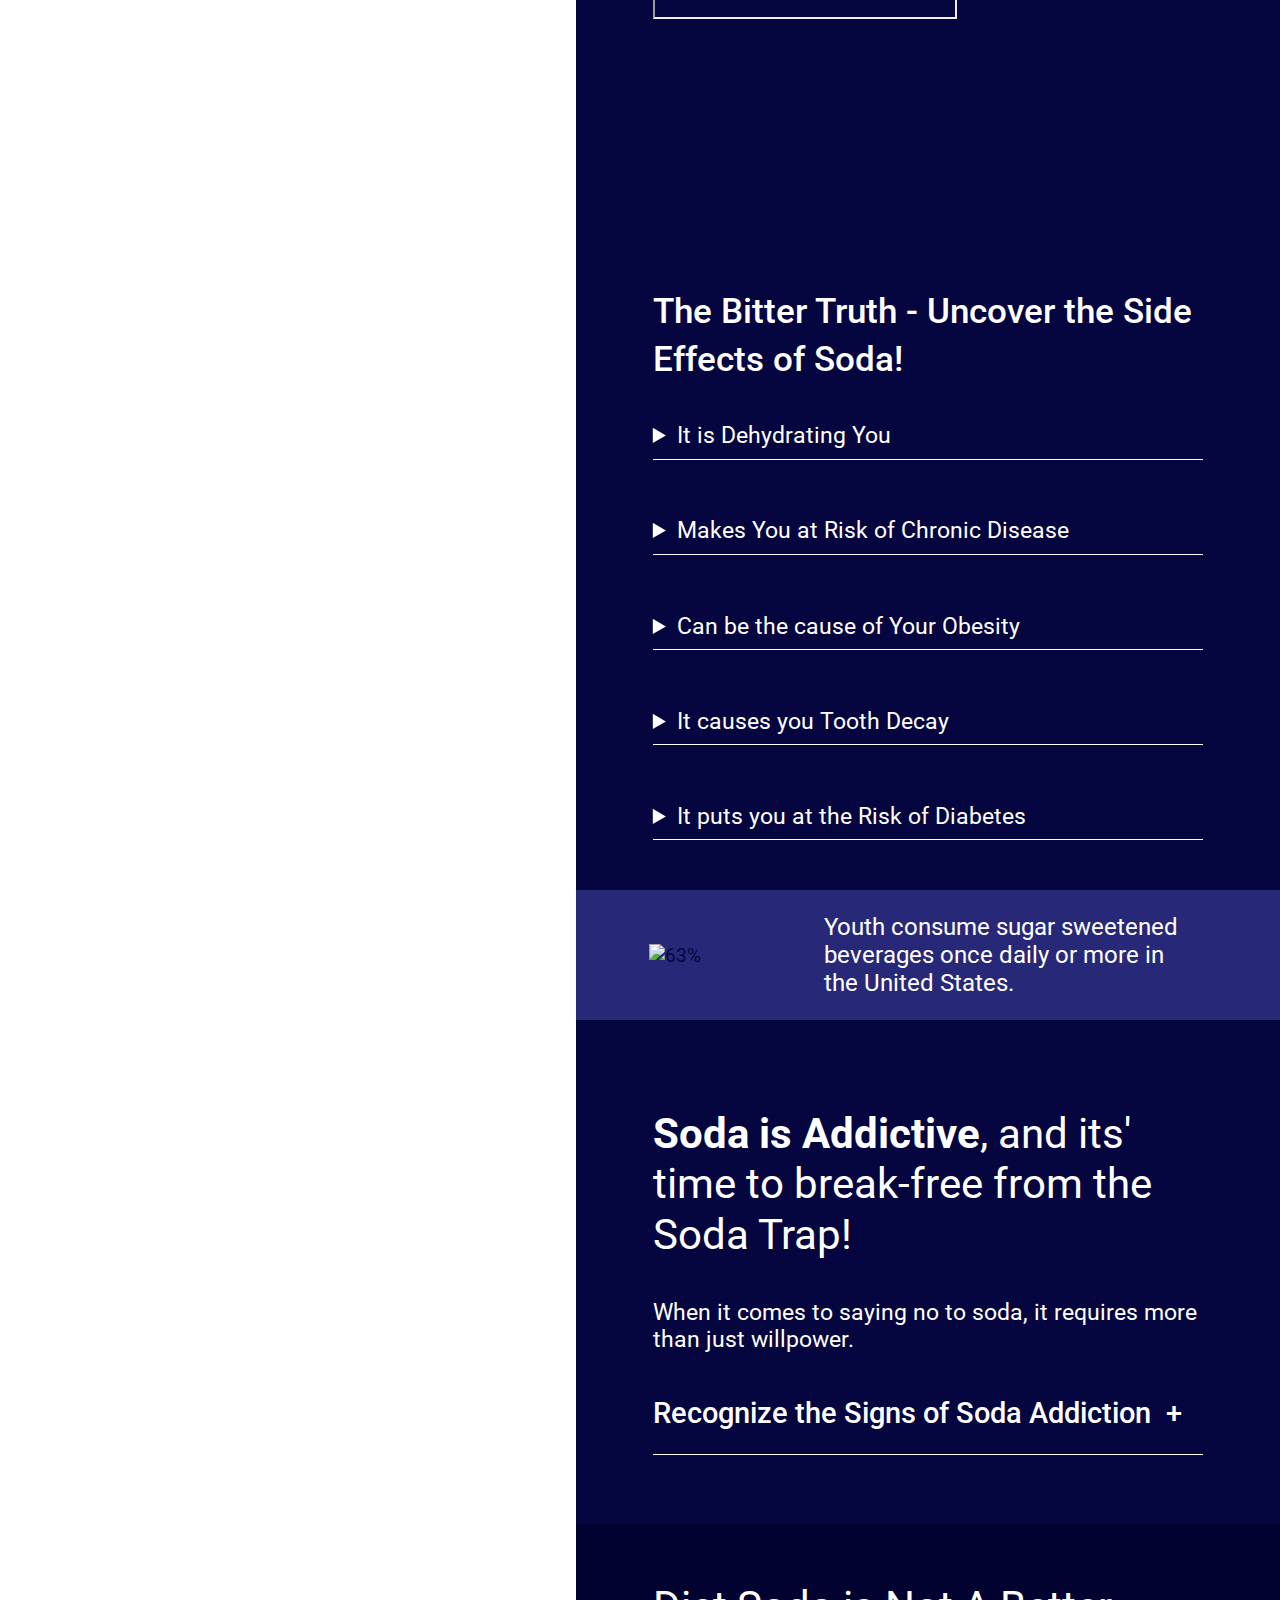
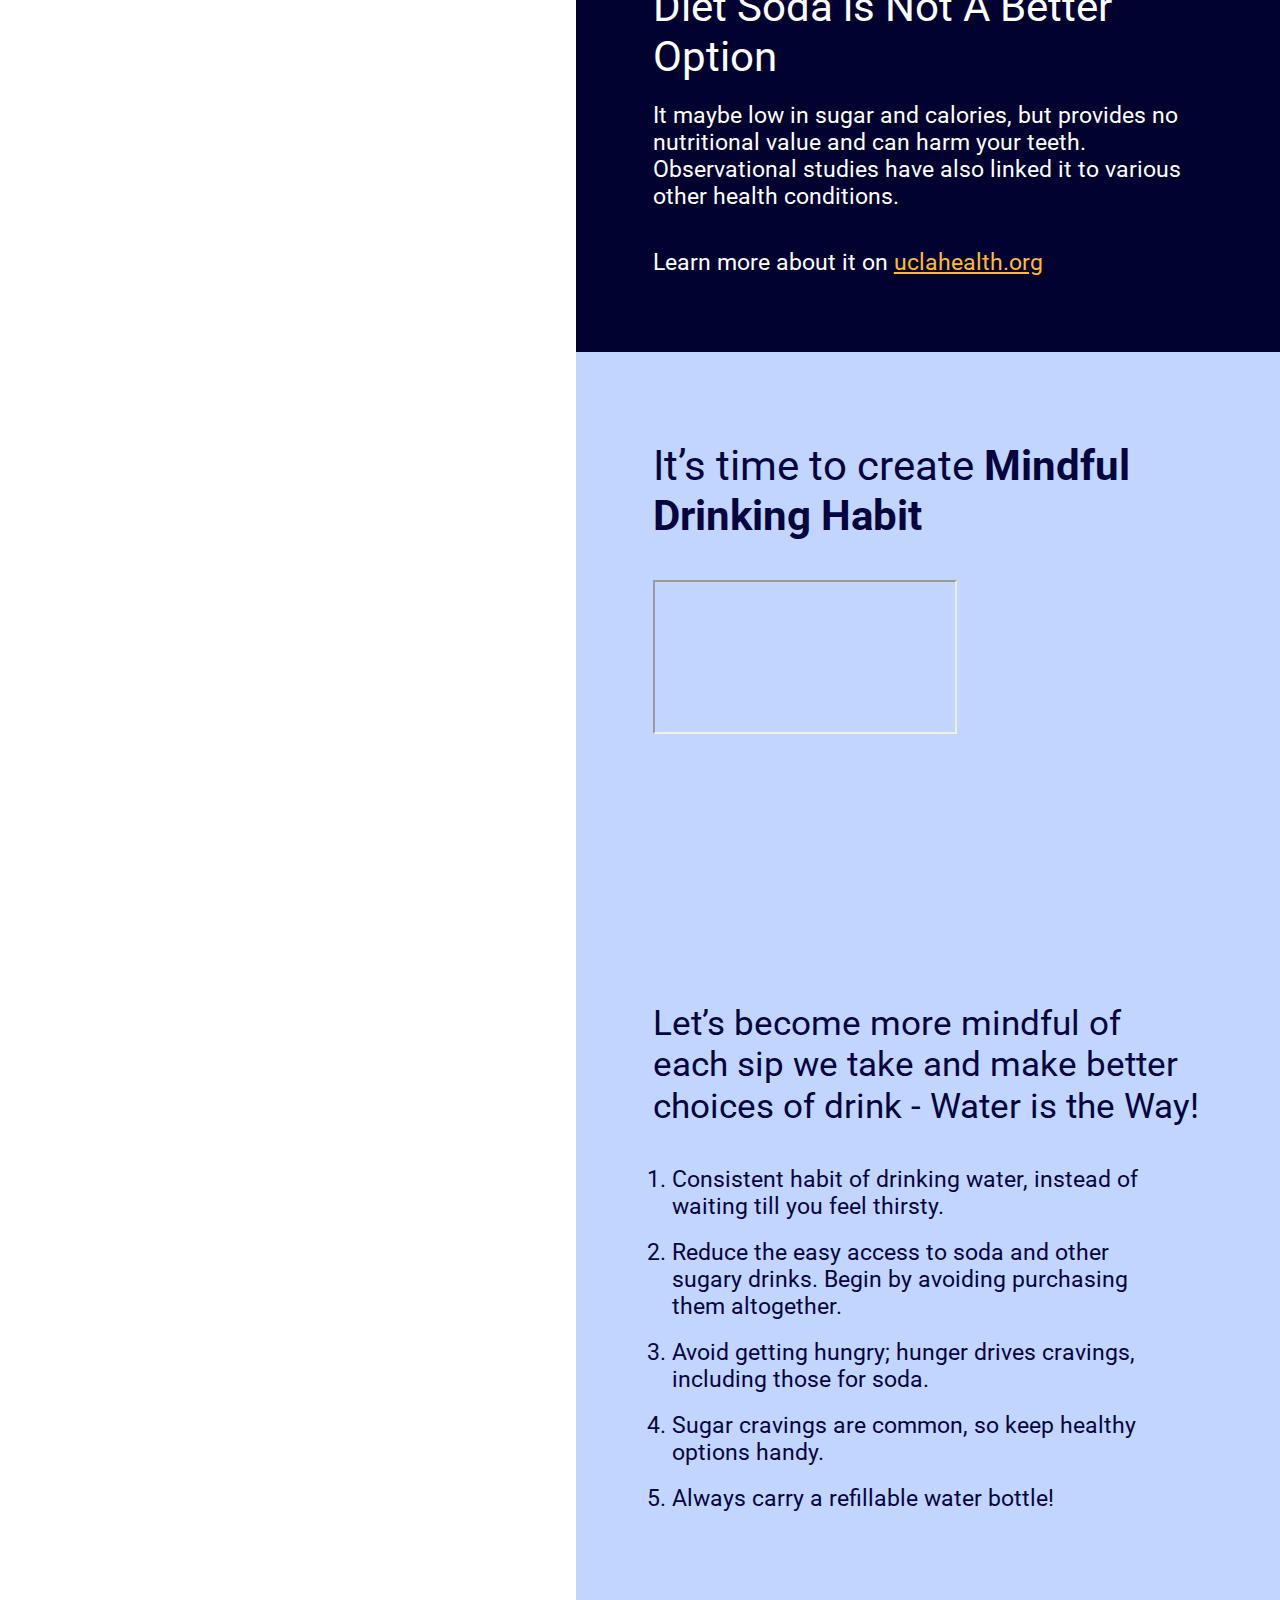
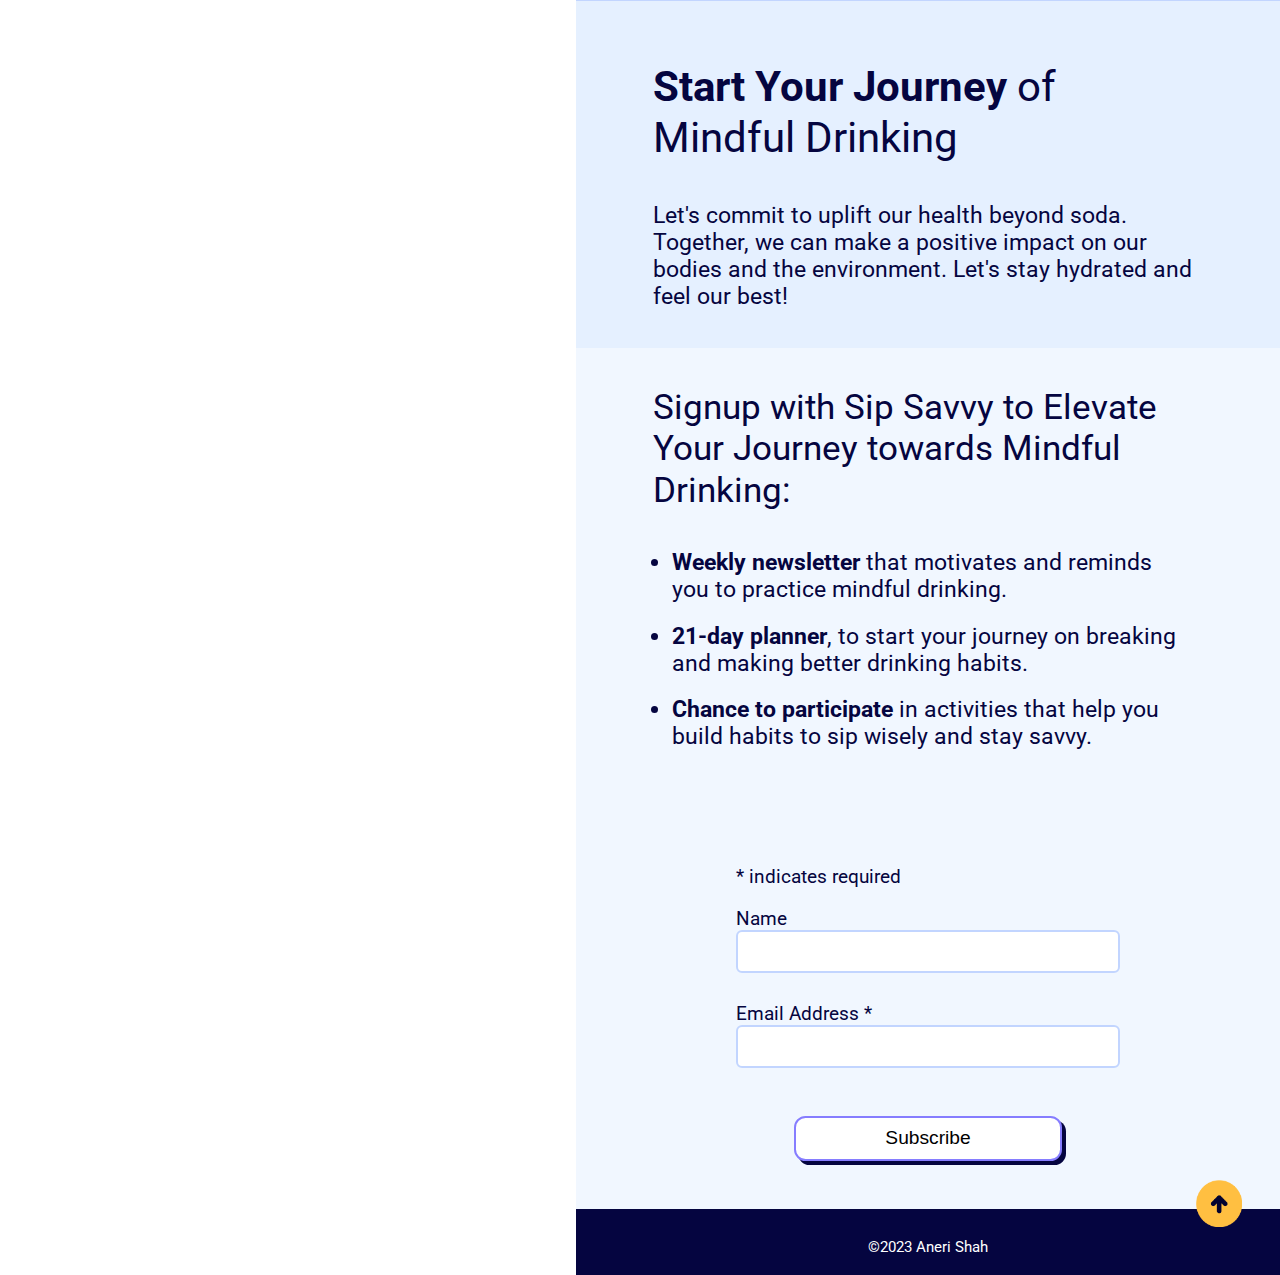
==== commit b969b61c: "29/9 - html error resolved" ====
--- a/docs/index.html
+++ b/docs/index.html
@@ -47,7 +47,7 @@
     
           <section class="first">
 
-            <img src="assets/rethink drink.svg" class="rethink" alt="Rethink Your Drink">
+            <img src="assets/rethinkdrink.svg" class="rethink" alt="Rethink Your Drink">
   
             <h2><b>Say No to Soda</b>, Kick the Habit and Reclaim Your Health!</h2>
             <p>A step towards better hydration requires limiting your intake of soda and other sugary drinks as they dehydrate rather than quench your thirst - Rethink Your Choice of Sip!</p>
@@ -166,63 +166,60 @@
 
               <section id="form">
                  <div id="mc_embed_shell">
-                  <!---
-                   <link href="//cdn-images.mailchimp.com/embedcode/classic-061523.css" rel="stylesheet" type="text/css">
-                   <style type="text/css">
-                    #mc_embed_signup{background:#fff; false;clear:left; font:14px Helvetica,Arial,sans-serif; width: 600px;}
-                    /* Add your own Mailchimp form style overrides in your site stylesheet or in this style block.
+                    <!---
+                     <link href="//cdn-images.mailchimp.com/embedcode/classic-061523.css" rel="stylesheet" type="text/css">
+                     <style type="text/css">
+                      #mc_embed_signup{background:#fff; false;clear:left; font:14px Helvetica,Arial,sans-serif; width: 600px;}
+                      /* Add your own Mailchimp form style overrides in your site stylesheet or in this style block.
                        We recommend moving this block and the preceding CSS link to the HEAD of your HTML file. */
-                   </style>
-                   -->
+                     </style>
+                     -->
                    <div id="mc_embed_signup">
-                    <form action="https://github.us8.list-manage.com/subscribe/post?u=5886d6d4548997edf224484fd&amp;id=a096d61815&amp;f_id=002e6ee0f0" method="post" id="mc-embedded-subscribe-form" name="mc-embedded-subscribe-form" class="validate" target="_blank">
-                      <div id="mc_embed_signup_scroll">
-                        <div class="indicates-required"><span class="asterisk">*</span> indicates required</div>
-                        <div class="mc-field-group"><label for="mce-NAME">Name </label><input type="text" name="NAME" class=" text" id="mce-NAME" value=""></div>
-                        <div class="mc-field-group"><label for="mce-EMAIL">Email Address <span class="asterisk">*</span></label>
+                     <form action="https://github.us8.list-manage.com/subscribe/post?u=5886d6d4548997edf224484fd&amp;id=a096d61815&amp;f_id=002e6ee0f0" method="post" id="mc-embedded-subscribe-form" name="mc-embedded-subscribe-form" class="validate" target="_blank">
+                        <div id="mc_embed_signup_scroll">
+                          <div class="indicates-required"><span class="asterisk">*</span> indicates required</div>
+                          <div class="mc-field-group"><label for="mce-NAME">Name </label><input type="text" name="NAME" class=" text" id="mce-NAME" value=""></div>
+                          <div class="mc-field-group"><label for="mce-EMAIL">Email Address <span class="asterisk">*</span></label>
                           <input type="email" name="EMAIL" class="required email" id="mce-EMAIL" required="" value=""></div>
-                        <div id="mce-responses" class="clear foot">
-                        <div class="response" id="mce-error-response" style="display: none;"></div>
-                        <div class="response" id="mce-success-response" style="display: none;"></div>
-                      </div>
-                      <div aria-hidden="true" style="position: absolute; left: -5000px;">
-                        /* real people should not fill this in and expect good things - do not remove this or risk form bot signups */
-                        <input type="text" name="b_5886d6d4548997edf224484fd_a096d61815" tabindex="-1" value="">
-                      </div>
-                      <div class="optionalParent">
-                        <div class="clear foot">
-                        <input type="submit" name="subscribe" id="mc-embedded-subscribe" class="button" value="Subscribe">
-                        <!--
-                          <p style="margin: 0px auto;"><a href="http://eepurl.com/izjPBo" title="Mailchimp - email marketing made easy and fun"><span style="display: inline-block; background-color: transparent; border-top-left-radius: 4px; border-top-right-radius: 4px; border-bottom-right-radius: 4px; border-bottom-left-radius: 4px;"><img class="refferal_badge" src="https://digitalasset.intuit.com/render/content/dam/intuit/mc-fe/en_us/images/intuit-mc-rewards-text-dark.svg" alt="Intuit Mailchimp" style="width: 220px; height: 40px; display: flex; padding: 2px 0px; justify-content: center; align-items: center;"></span></a></p>
-                        -->
-                      </div>
-                    </div>
-                    </form>
-                  </div>
-                 <script type="text/javascript" src="//s3.amazonaws.com/downloads.mailchimp.com/js/mc-validate.js"></script><script type="text/javascript">(function($) {window.fnames = new Array(); window.ftypes = new Array();fnames[1]='NAME';ftypes[1]='text';fnames[0]='EMAIL';ftypes[0]='email';}(jQuery));var $mcj = jQuery.noConflict(true);</script></div>
+                          <div id="mce-responses" class="clear foot">
+                            <div class="response" id="mce-error-response" style="display: none;"></div>
+                            <div class="response" id="mce-success-response" style="display: none;"></div>
+                          </div>
+                          <div aria-hidden="true" style="position: absolute; left: -5000px;">
+                             /* real people should not fill this in and expect good things - do not remove this or risk form bot signups */
+                            <input type="text" name="b_5886d6d4548997edf224484fd_a096d61815" tabindex="-1" value="">
+                          </div>
+                          <div class="optionalParent">
+                            <div class="clear foot">
+                              <input type="submit" name="subscribe" id="mc-embedded-subscribe" class="button" value="Subscribe">
+                              <!--
+                              <p style="margin: 0px auto;"><a href="http://eepurl.com/izjPBo" title="Mailchimp - email marketing made easy and fun"><span style="display: inline-block; background-color: transparent; border-top-left-radius: 4px; border-top-right-radius: 4px; border-bottom-right-radius: 4px; border-bottom-left-radius: 4px;"><img class="refferal_badge" src="https://digitalasset.intuit.com/render/content/dam/intuit/mc-fe/en_us/images/intuit-mc-rewards-text-dark.svg" alt="Intuit Mailchimp" style="width: 220px; height: 40px; display: flex; padding: 2px 0px; justify-content: center; align-items: center;"></span></a></p>
+                              -->
+                            </div>
+                          </div>
+                        </div>
+                      </form>
+                   </div>
+                   <script type="text/javascript" src="//s3.amazonaws.com/downloads.mailchimp.com/js/mc-validate.js"></script><script type="text/javascript">(function($) {window.fnames = new Array(); window.ftypes = new Array();fnames[1]='NAME';ftypes[1]='text';fnames[0]='EMAIL';ftypes[0]='email';}(jQuery));var $mcj = jQuery.noConflict(true);</script></div>
                </section>
-              
-              </section>
-
-              <!--
-                <section id="form">
-                <form action="process_form.php" method="POST">
-                  <div class="form">
+                <!--
+                 <section id="form">
+                 <form action="process_form.php" method="POST">
+                   <div class="form">
                     <label for="name">Name:</label>
                     <input type="text" id="name" name="name" required>
-                  </div>
-                  <div class="form">
-                    <label for="email">Email:</label>
-                    <input type="email" id="email" name="email" required>
-                  </div>
-                  <input type="submit" value="Start Your Journey!">
-                </form>
-              </section>
-            </section>
-              -->
-              
-        </article>
-      </div>
+                   </div>
+                   <div class="form">
+                     <label for="email">Email:</label>
+                     <input type="email" id="email" name="email" required>
+                   </div>
+                   <input type="submit" value="Start Your Journey!">
+                 </form>
+                 </section>
+                 -->
+          </section> 
+        </div>
+      </article>
 
       <article id="abt">
         <div class="popup-box">
--- a/docs/styles.css
+++ b/docs/styles.css
@@ -276,7 +276,7 @@
     transition: transform 0.2s ease;
 }
 .first details > summary:focus{
-    font-style: bold;
+    border: #e5f0ff;
 } 
 
 /* stats info styling */
@@ -508,8 +508,10 @@
 }
 
 /* styling form and labels */
+
 form {
     margin: 0 auto;
+    width: 100%;
     
     display: flex;
     flex-direction: column;
@@ -518,16 +520,6 @@
     align-items: center;
 }
 
-.form {
-    display: inline-flex;
-    flex-direction: column;
-    align-items: flex-start;
-    gap: 0.5px;
-    width: 100%;
-    padding: 0rem 1.6rem 0rem 1.6rem;
-
-    font-style: bold;
-}
 
 input[type="text"],
 input[type="email"] {
@@ -545,8 +537,8 @@
     box-shadow: 4px 4px 0px 0px #050540; 
 
     width: 14rem;
-    padding: 10px;
-    margin: 3rem;
+    padding: 0.5rem;
+    margin: 1rem 3rem;
 
     cursor: pointer;
 }
@@ -560,7 +552,7 @@
 }
 input[type="submit"]:focus {
     outline: none;
-    background-color: #867DFF;
+    background-color: #a9a3fb;
 }
 input[type="submit"]:active {
     box-shadow: none;
@@ -731,8 +723,9 @@
   .final ul{
     padding: 1rem 4rem;
   }
-  .form{
-    padding: 1rem 8rem;
+  form{
+    padding: 0rem 8rem;
+    margin-top: 0rem;
   }
   input[type="submit"] {
     font-size: 1rem;
@@ -927,7 +920,7 @@
     padding: 2rem 4rem;
 }
 
-.form{
+form{
     padding: 0rem 8rem;
 }
 input[type="submit"]{
@@ -1120,8 +1113,9 @@
     padding: 2rem 4rem;
  }
 
- .form{
+ form{
     padding: 0rem 10rem;
+    margin-top: 0rem;
  }
  input[type="submit"]{
     font-size: 1rem;
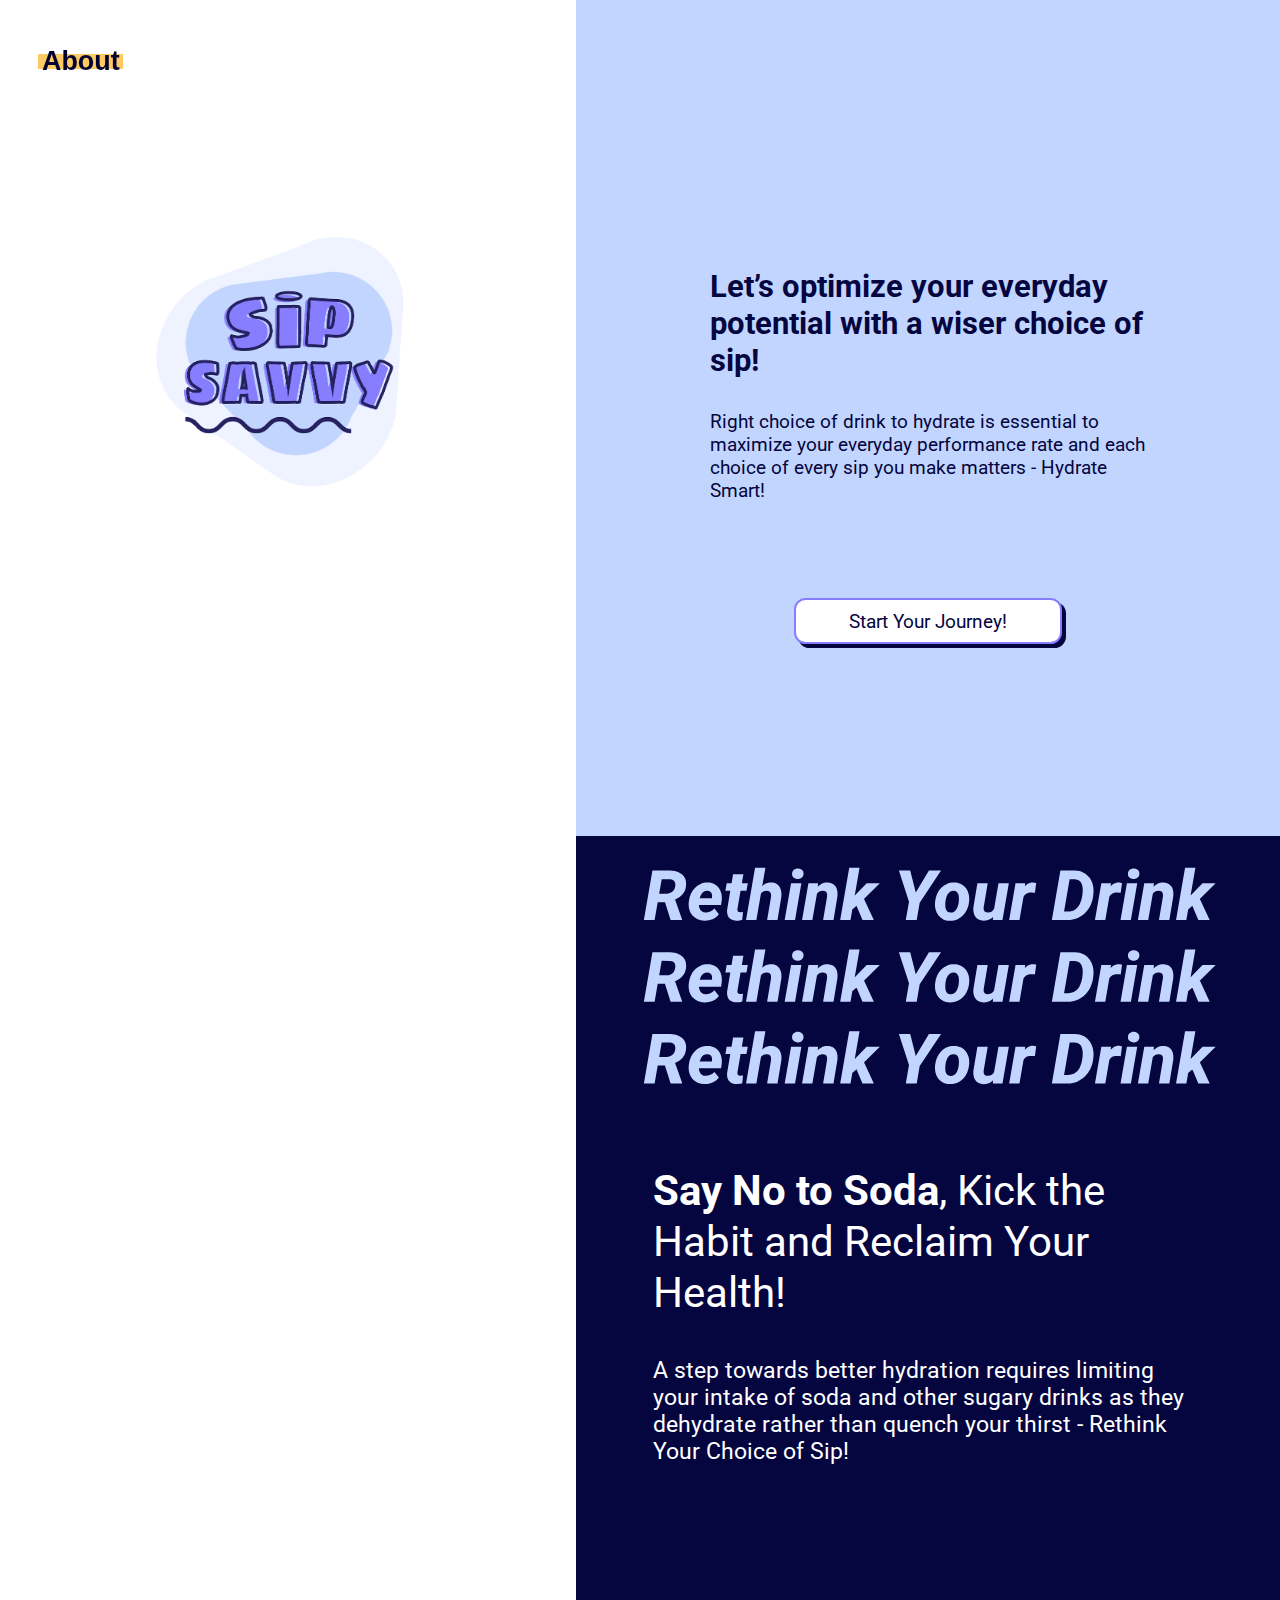
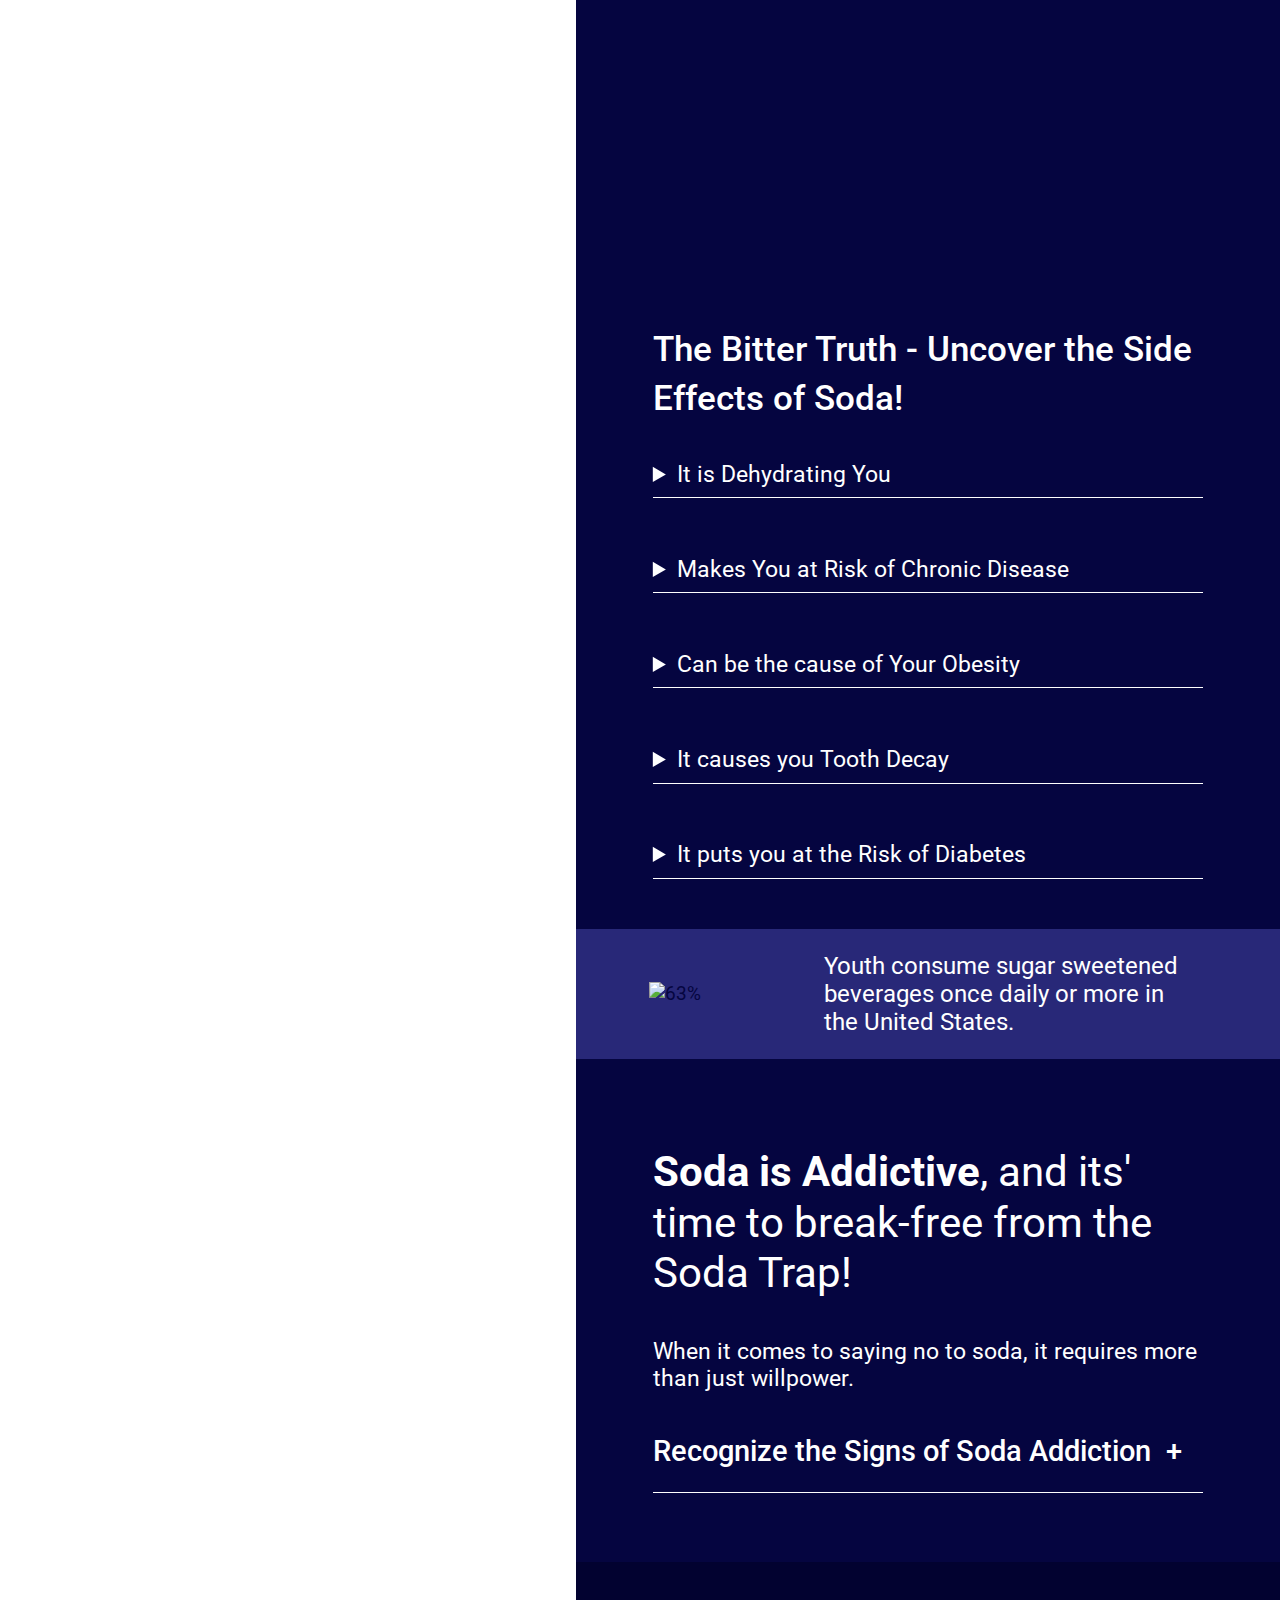
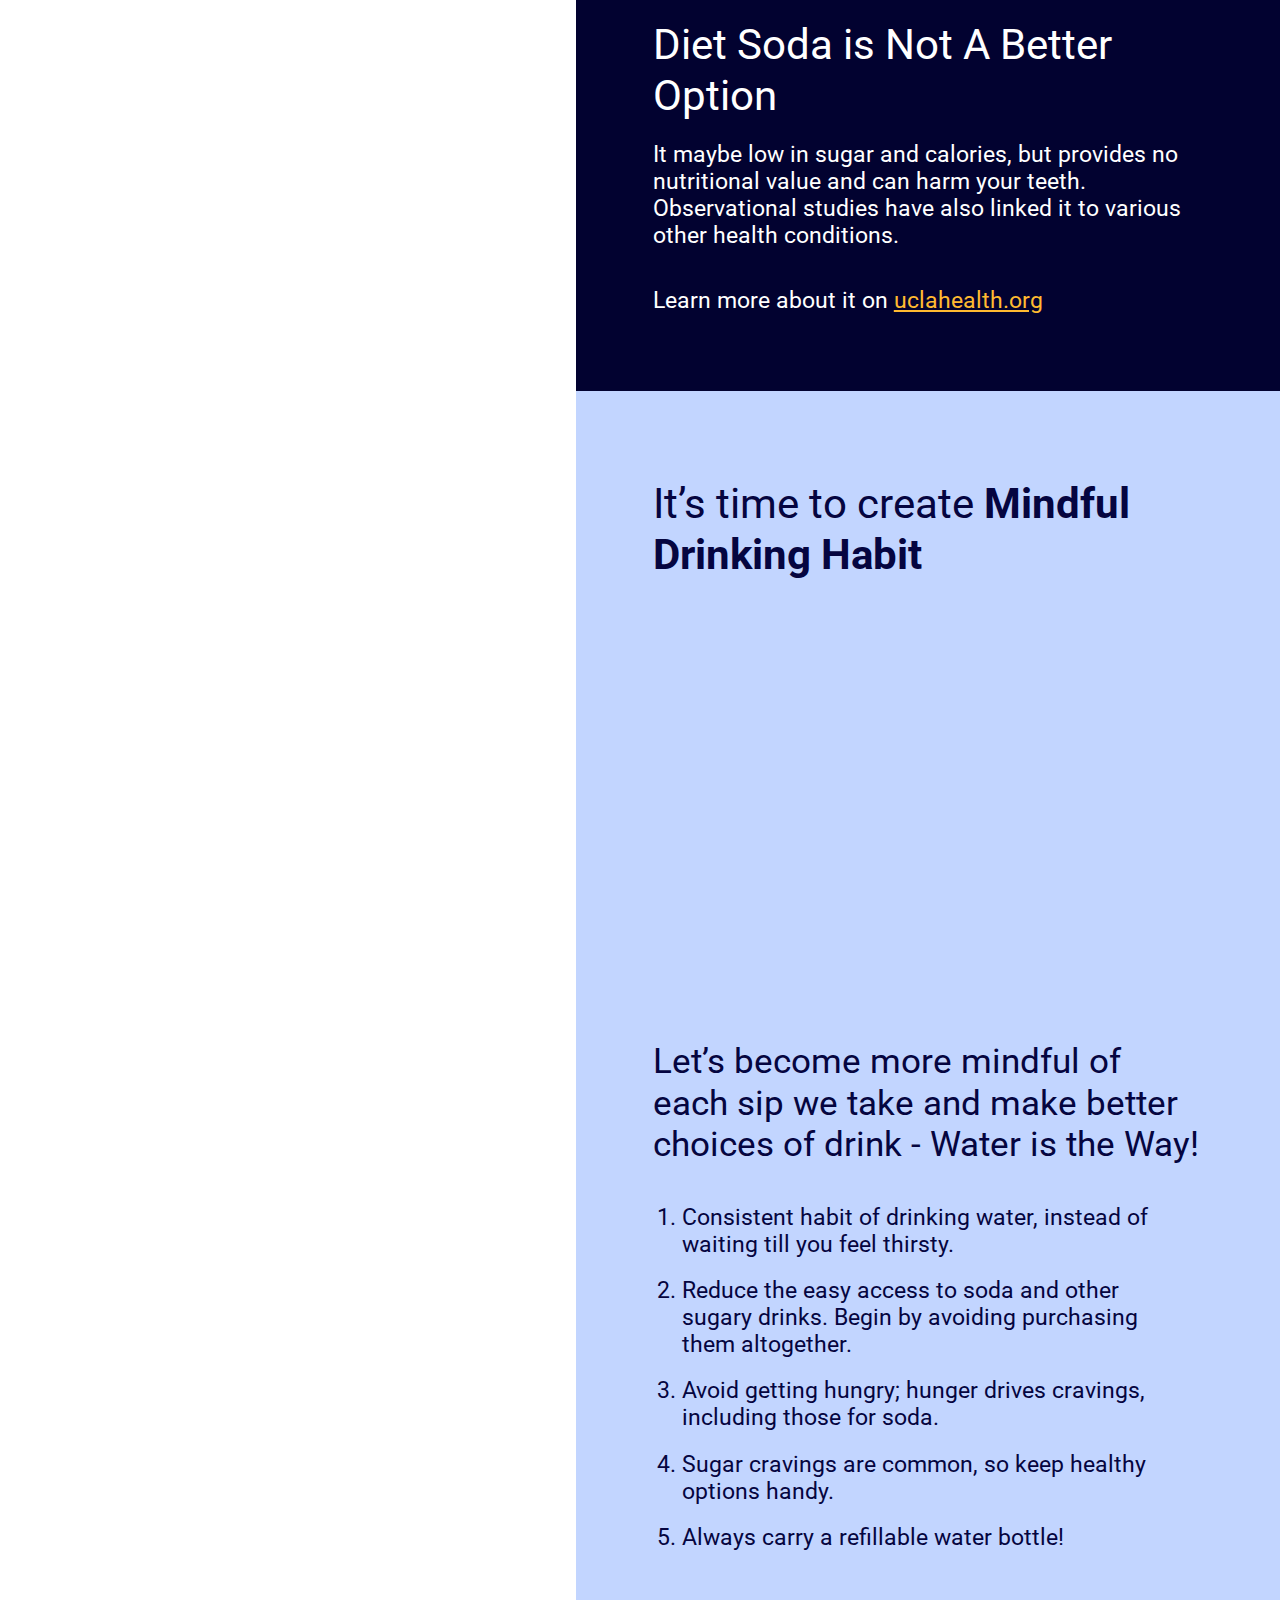
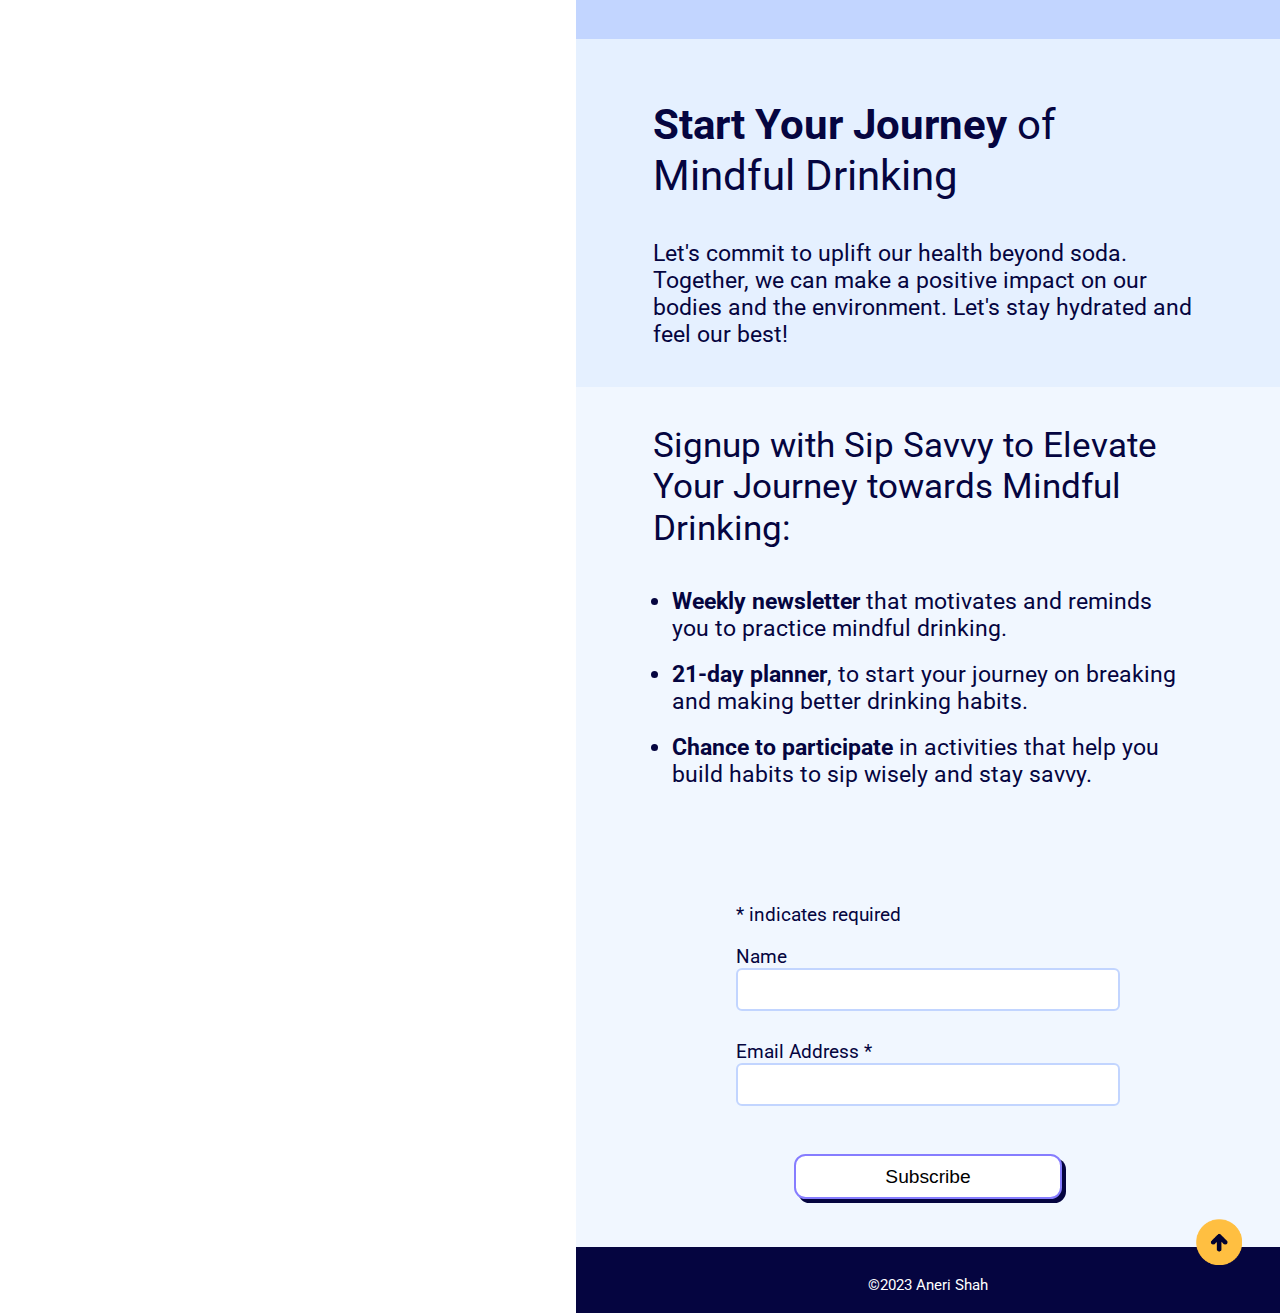
==== commit f3f7a09c: "2/10 - finalllll" ====
--- a/docs/index.html
+++ b/docs/index.html
@@ -19,10 +19,10 @@
  <body>
 
     <header>
-        <section class="topbar">
+        <div class="topbar">
           <a href="#main" aria-label="Back to top" class="logomark"><img src="assets/logomark.png" alt="Sip Savvy"></a> 
           <button class="popup-abt" onclick="openAbt()">About</button>
-        </section>
+        </div>
     </header>
 
 
@@ -52,7 +52,7 @@
             <h2><b>Say No to Soda</b>, Kick the Habit and Reclaim Your Health!</h2>
             <p>A step towards better hydration requires limiting your intake of soda and other sugary drinks as they dehydrate rather than quench your thirst - Rethink Your Choice of Sip!</p>
             <div class="video">
-              <iframe src="https://www.youtube.com/embed/YEWkzfLmgyc?si=3IVhPrmLBdNnPhB2" title="YouTube video player" allow="accelerometer; autoplay; clipboard-write; encrypted-media; gyroscope; picture-in-picture; web-share" allowfullscreen=""></iframe>
+              <iframe src="https://www.youtube.com/embed/YEWkzfLmgyc?si=3IVhPrmLBdNnPhB2" title="YouTube video player" allow="accelerometer; autoplay; clipboard-write; encrypted-media; gyroscope; picture-in-picture; web-share" allowfullscreen="" width="100%" height="100%"></iframe>
             </div>
             
             <h3>The Bitter Truth - Uncover the Side Effects of Soda!</h3>
@@ -90,10 +90,10 @@
              </ol> 
           </section>
     
-          <section class="stats">
+          <div class="stats">
             <img src="assets/percent.svg" class="percent" alt="63%">
             <p>Youth consume sugar sweetened beverages once daily or more in the United States.</p>
-          </section>
+          </div>
     
           <section class="second">
             <h2><b>Soda is Addictive</b>, and its' time to break-free from the Soda Trap!</h2>
@@ -137,7 +137,7 @@
             <h2>It’s time to create <b>Mindful Drinking Habit</b></h2>
 
             <div class="video">
-              <iframe src="https://www.youtube.com/embed/0u4x84MtVJM?si=gp-SWDoIsZbnDQsu" title="YouTube video player" allow="accelerometer; autoplay; clipboard-write; encrypted-media; gyroscope; picture-in-picture; web-share" allowfullscreen=""></iframe>
+              <iframe src="https://www.youtube.com/embed/0u4x84MtVJM?si=gp-SWDoIsZbnDQsu" title="YouTube video player" allow="accelerometer; autoplay; clipboard-write; encrypted-media; gyroscope; picture-in-picture; web-share" allowfullscreen="" width="100%" height="100%"></iframe>
             </div>
 
             <h3>Let’s become more mindful of each sip we take and make better choices of drink - Water is the Way!</h3>
@@ -217,7 +217,8 @@
                  </form>
                  </section>
                  -->
-          </section> 
+             </div>
+           </section> 
         </div>
       </article>
 
--- a/docs/styles.css
+++ b/docs/styles.css
@@ -90,6 +90,9 @@
 .popup-abt{
     background:#feca63;
     font-size: 1.2rem;
+    font-weight: 600;
+    color: #020230;
+    border: 0px;
 
     display: inline-flex;
     height: 0.8rem;
@@ -256,8 +259,11 @@
     width: 100%;
     height: 14rem;
     margin: 1rem auto;
-}
-
+    border: 0px;
+}
+iframe{
+    border: 0px;
+}
 .first h3 {
     padding-bottom: 0rem;
     line-height: 140%;
@@ -838,6 +844,7 @@
     top: 34rem;
   }
 
+
  /* differnt section fixing --------------- */
 
  .hook{
@@ -863,6 +870,7 @@
 
  .rethink{
     padding: 0rem 3rem;
+    margin-top: 1rem;
  }
  .video{
     padding: 0rem 4rem;
@@ -902,7 +910,7 @@
     padding-bottom: 1rem;
 }
 .third ol{
-    padding: 2rem 4rem;
+    padding: 2rem 4.5rem;
 }
 .stickers2{
     visibility: hidden;
@@ -1056,7 +1064,9 @@
 
  .rethink{
     padding: 0rem 4rem;
- }
+    margin-top: 2rem;
+ }
+ 
  .video{
     padding: 0rem 6rem;
     width: 100%;
